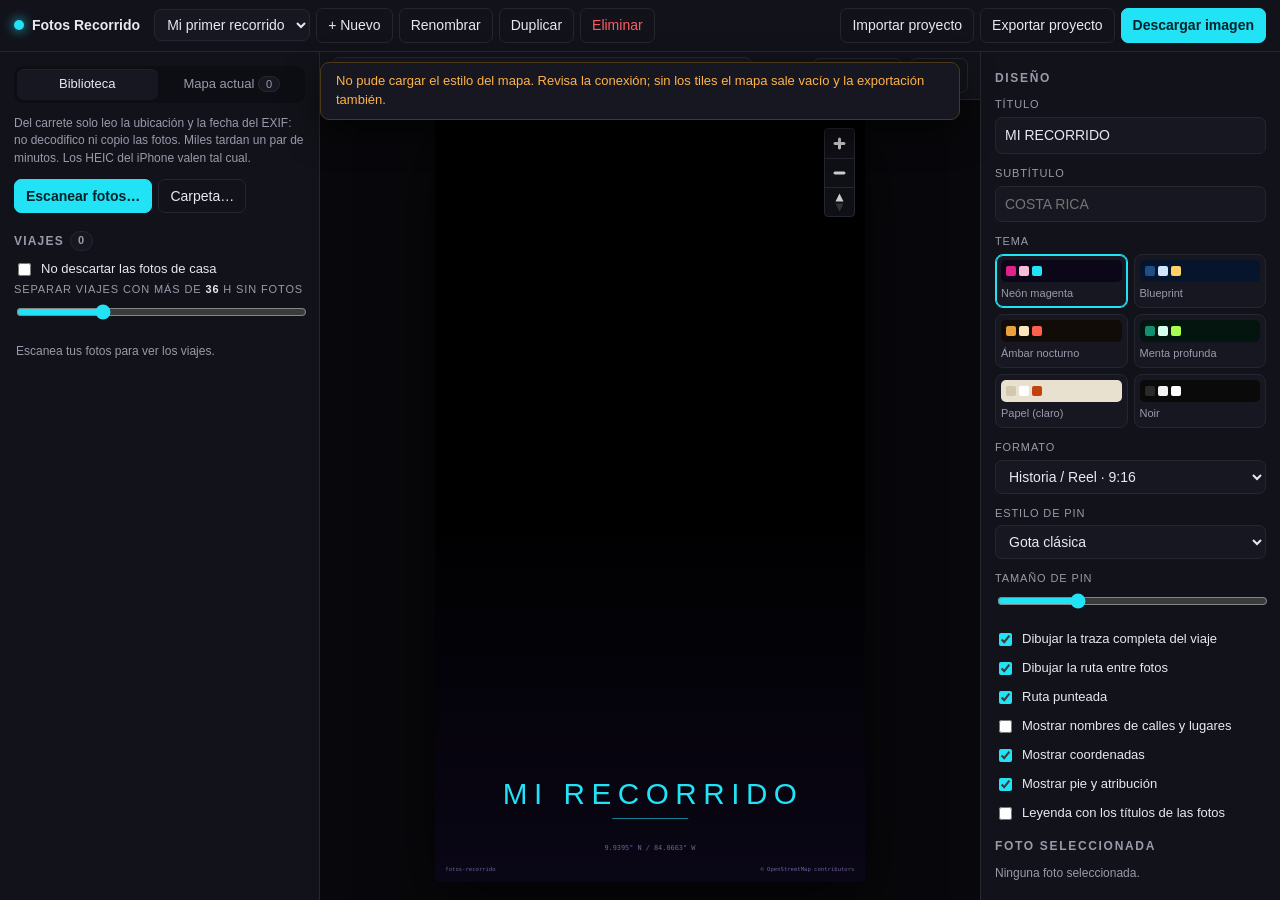
==== index.html @ a1066663 "Soportar carretes de miles de fotos HEIC y detectar los viajes El planteamiento anterior no servía p" ====
<!DOCTYPE html>
<html lang="es">
<head>
<meta charset="utf-8">
<meta name="viewport" content="width=device-width, initial-scale=1">
<title>Fotos Recorrido — mapas de viaje</title>
<link rel="icon" href="data:image/svg+xml,%3Csvg xmlns='http://www.w3.org/2000/svg' viewBox='0 0 24 36'%3E%3Cpath d='M12 0C5.4 0 0 5.4 0 12c0 8.5 12 24 12 24s12-15.5 12-24C24 5.4 18.6 0 12 0z' fill='%2322e2f5'/%3E%3Ccircle cx='12' cy='12' r='4.6' fill='%2306212a'/%3E%3C/svg%3E">
<link rel="stylesheet" href="vendor/maplibre-gl.css">
<link rel="stylesheet" href="css/style.css">
</head>
<body>

<div id="banner" class="banner" hidden></div>

<header class="topbar">
  <div class="brand">
    <span class="dot"></span>
    <strong>Fotos&nbsp;Recorrido</strong>
  </div>
  <div class="topbar-maps">
    <select id="mapSelect" title="Mapa actual"></select>
    <button id="btnNewMap" class="btn ghost" title="Crear mapa nuevo">+ Nuevo</button>
    <button id="btnRenameMap" class="btn ghost" title="Renombrar">Renombrar</button>
    <button id="btnDuplicateMap" class="btn ghost" title="Duplicar">Duplicar</button>
    <button id="btnDeleteMap" class="btn ghost danger" title="Eliminar">Eliminar</button>
  </div>
  <div class="topbar-actions">
    <button id="btnImport" class="btn ghost">Importar proyecto</button>
    <button id="btnExportJson" class="btn ghost">Exportar proyecto</button>
    <button id="btnExport" class="btn primary">Descargar imagen</button>
  </div>
</header>

<main class="layout">

  <!-- ============ PANEL IZQUIERDO: FOTOS ============ -->
  <aside class="panel panel-left">
    <div class="tabs">
      <button class="tab is-active" data-tab="lib">Biblioteca</button>
      <button class="tab" data-tab="map">Mapa actual <span id="photoCount" class="count">0</span></button>
    </div>

    <!-- ---- biblioteca: escanear el carrete y detectar viajes ---- -->
    <section id="tabLib" class="tabpane">
      <p class="tiny muted">
        Del carrete solo leo la ubicación y la fecha del EXIF: no decodifico ni
        copio las fotos. Miles tardan un par de minutos. Los HEIC del iPhone
        valen tal cual.
      </p>
      <div class="btn-row">
        <button id="btnScanFiles" class="btn primary">Escanear fotos…</button>
        <button id="btnScanFolder" class="btn ghost">Carpeta…</button>
      </div>
      <input type="file" id="scanInput" accept="image/*,.heic,.heif,.HEIC,.HEIF" multiple hidden>
      <input type="file" id="scanFolderInput" webkitdirectory directory multiple hidden>

      <div id="scanProgress" class="progress" hidden><div class="bar"></div><span></span></div>
      <div id="scanCancelRow" class="btn-row" hidden>
        <button id="btnScanCancel" class="btn ghost danger tiny">Cancelar escaneo</button>
      </div>
      <div id="scanSummary" class="summary tiny" hidden></div>

      <div class="section">
        <div class="section-head">
          <h3>Viajes <span id="tripCount" class="pill">0</span></h3>
        </div>
        <label class="check tiny"><input type="checkbox" id="tripIgnoreHome">
          No descartar las fotos de casa</label>
        <div class="field row">
          <label for="tripGap">Separar viajes con más de <b id="tripGapVal">36</b> h sin fotos</label>
          <input id="tripGap" type="range" min="12" max="96" step="6" value="36">
        </div>
        <ul id="tripList" class="triplist"></ul>
      </div>
    </section>

    <!-- ---- mapa actual: pines y fotos sueltas ---- -->
    <section id="tabMap" class="tabpane" hidden>
      <div id="dropzone" class="dropzone">
        <input type="file" id="fileInput" accept="image/*,.heic,.heif,.HEIC,.HEIF" multiple hidden>
        <p><strong>Arrastra fotos sueltas aquí</strong></p>
        <p class="muted">o <button id="btnPick" class="linklike">selecciónalas</button></p>
        <p class="tiny muted">Para el carrete entero usa la pestaña Biblioteca.</p>
      </div>

      <div id="ingestProgress" class="progress" hidden><div class="bar"></div><span></span></div>

      <div class="section">
        <div class="section-head">
          <h3>Sin ubicar <span id="unplacedCount" class="pill warn">0</span></h3>
        </div>
        <p class="tiny muted" id="unplacedHelp" hidden>
          Selecciona una y pulsa <em>Colocar</em>, luego haz clic en el mapa. O búscala por nombre de lugar.
        </p>
        <ul id="unplacedList" class="photolist"></ul>
      </div>

      <div class="section">
        <div class="section-head">
          <h3>En el mapa <span id="placedCount" class="pill">0</span></h3>
          <select id="orderMode" class="mini" title="Orden del recorrido">
            <option value="date">Orden: fecha</option>
            <option value="manual">Orden: manual</option>
          </select>
        </div>
        <div id="thumbRow" class="thumb-row" hidden>
          <button id="btnLoadThumbs" class="btn tiny ghost">Cargar imágenes de los pines</button>
          <label class="tiny muted" for="heicMode">HEIC</label>
          <select id="heicMode" class="mini" title="Qué hacer con las fotos HEIC del iPhone">
            <option value="">Preguntar</option>
            <option value="on">Decodificar siempre</option>
            <option value="off">Nunca (solo GPS)</option>
          </select>
        </div>
        <ul id="placedList" class="photolist"></ul>
      </div>
    </section>
  </aside>

  <!-- ============ LIENZO ============ -->
  <section class="canvas-area">
    <div class="canvas-toolbar">
      <div class="geosearch">
        <input id="geoInput" type="search" placeholder="Buscar lugar (ciudad, monumento, dirección)…" autocomplete="off">
        <div id="geoResults" class="geo-results" hidden></div>
      </div>
      <div class="toolbar-right">
        <span id="placeMode" class="mode-chip" hidden>Modo colocar: haz clic en el mapa · <button id="cancelPlace" class="linklike">cancelar</button></span>
        <button id="btnFit" class="btn ghost" title="Encuadrar todos los pines">Encuadrar</button>
        <button id="btnResetNorth" class="btn ghost" title="Norte arriba">Norte</button>
      </div>
    </div>

    <div class="stage-wrap">
      <div id="stage" class="stage">
        <div id="map" class="map"></div>
        <div id="overlay" class="overlay">
          <div id="ovLegend" class="ov-legend" hidden></div>
          <h1 id="ovTitle" class="ov-title">MI RECORRIDO</h1>
          <div id="ovRule" class="ov-rule"></div>
          <div id="ovSubtitle" class="ov-subtitle">COSTA RICA</div>
          <div id="ovCoords" class="ov-coords">9.9395° N / 84.0663° W</div>
          <div class="overlay-footer">
            <span id="ovBrand">fotos-recorrido</span>
            <span id="ovAttrib">© OpenStreetMap contributors</span>
          </div>
        </div>
      </div>
    </div>
  </section>

  <!-- ============ PANEL DERECHO: DISEÑO ============ -->
  <aside class="panel panel-right">
    <div class="panel-head"><h2>Diseño</h2></div>

    <div class="field">
      <label for="inTitle">Título</label>
      <input id="inTitle" type="text" maxlength="40" placeholder="PRIMERAS CITAS">
    </div>
    <div class="field">
      <label for="inSubtitle">Subtítulo</label>
      <input id="inSubtitle" type="text" maxlength="40" placeholder="COSTA RICA">
    </div>

    <div class="field">
      <label>Tema</label>
      <div id="themeGrid" class="theme-grid"></div>
    </div>

    <div class="field">
      <label for="inAspect">Formato</label>
      <select id="inAspect">
        <option value="9:16">Historia / Reel · 9:16</option>
        <option value="4:5">Feed vertical · 4:5</option>
        <option value="1:1">Cuadrado · 1:1</option>
        <option value="3:2">Horizontal · 3:2</option>
        <option value="2:3">Póster para imprimir · 2:3</option>
      </select>
    </div>

    <div class="field">
      <label for="inPinStyle">Estilo de pin</label>
      <select id="inPinStyle">
        <option value="teardrop">Gota clásica</option>
        <option value="photo">Miniatura de la foto</option>
        <option value="numbered">Numerado</option>
        <option value="dot">Punto</option>
      </select>
    </div>

    <div class="field row">
      <label for="inPinSize">Tamaño de pin</label>
      <input id="inPinSize" type="range" min="0.6" max="2" step="0.1" value="1">
    </div>

    <div class="field">
      <label class="check"><input type="checkbox" id="inTrack" checked> Dibujar la traza completa del viaje</label>
      <label class="check"><input type="checkbox" id="inRoute" checked> Dibujar la ruta entre fotos</label>
      <label class="check"><input type="checkbox" id="inRouteDashed" checked> Ruta punteada</label>
      <label class="check"><input type="checkbox" id="inLabels"> Mostrar nombres de calles y lugares</label>
      <label class="check"><input type="checkbox" id="inCoords" checked> Mostrar coordenadas</label>
      <label class="check"><input type="checkbox" id="inFooter" checked> Mostrar pie y atribución</label>
      <label class="check"><input type="checkbox" id="inLegend"> Leyenda con los títulos de las fotos</label>
    </div>

    <div class="panel-head"><h2>Foto seleccionada</h2></div>
    <div id="selEmpty" class="muted tiny">Ninguna foto seleccionada.</div>
    <div id="selPanel" hidden>
      <img id="selThumb" class="sel-thumb" alt="">
      <div class="field">
        <label for="selCaption">Título de la foto</label>
        <input id="selCaption" type="text" maxlength="60">
      </div>
      <div class="field two">
        <div><label for="selLat">Lat</label><input id="selLat" type="number" step="0.000001"></div>
        <div><label for="selLng">Lng</label><input id="selLng" type="number" step="0.000001"></div>
      </div>
      <div class="field">
        <label for="selDate">Fecha</label>
        <input id="selDate" type="datetime-local">
      </div>
      <div class="btn-row">
        <button id="selLoadImg" class="btn ghost" hidden>Cargar imagen</button>
        <button id="selCenter" class="btn ghost">Centrar</button>
        <button id="selPlace" class="btn ghost">Colocar</button>
        <button id="selDelete" class="btn ghost danger">Eliminar</button>
      </div>
    </div>
  </aside>
</main>

<!-- Lightbox -->
<div id="lightbox" class="lightbox" hidden>
  <button id="lbClose" class="lb-close" aria-label="Cerrar">×</button>
  <button id="lbPrev" class="lb-nav prev" aria-label="Anterior">‹</button>
  <img id="lbImg" alt="">
  <button id="lbNext" class="lb-nav next" aria-label="Siguiente">›</button>
  <div id="lbCaption" class="lb-caption"></div>
</div>

<!-- Export dialog -->
<dialog id="exportDlg" class="dlg">
  <form method="dialog">
    <h2>Descargar imagen</h2>
    <div class="field">
      <label for="exQuality">Resolución</label>
      <select id="exQuality">
        <option value="1">Normal — rápida</option>
        <option value="2" selected>Alta (2×) — recomendada</option>
        <option value="3">Máxima (3×) — para imprimir</option>
      </select>
    </div>
    <div class="field">
      <label for="exFormat">Formato</label>
      <select id="exFormat">
        <option value="png">PNG (sin pérdida)</option>
        <option value="jpeg">JPG (archivo ligero)</option>
      </select>
    </div>
    <p id="exSize" class="tiny muted"></p>
    <div class="btn-row end">
      <button value="cancel" class="btn ghost">Cancelar</button>
      <button id="exGo" value="ok" class="btn primary">Generar</button>
    </div>
  </form>
</dialog>

<dialog id="heicDlg" class="dlg">
  <form method="dialog">
    <h2>Imágenes HEIC</h2>
    <p class="tiny">
      Ninguna versión de ningún navegador abre HEIC por su cuenta. Para ver las
      fotos del iPhone dentro de la app hay que cargar un decodificador de
      ~960&nbsp;KB, y cada foto tarda entre 1 y 2 segundos en decodificarse.
    </p>
    <p class="tiny muted">
      Sin él el mapa, la ruta y los pines funcionan igual; lo único que no
      verás son las miniaturas ni los pines con foto.
    </p>
    <label class="check"><input type="checkbox" id="heicRemember">
      Recordar esta elección (se puede cambiar luego junto al botón de imágenes)</label>
    <div class="btn-row end">
      <button value="cancel" class="btn ghost">Seguir sin imágenes</button>
      <button value="ok" class="btn primary">Cargar decodificador</button>
    </div>
  </form>
</dialog>

<div id="busy" class="busy" hidden><div class="spinner"></div><span id="busyText">Generando…</span></div>

<input type="file" id="importInput" accept="application/json,.json" hidden>

<script src="vendor/maplibre-gl.js"></script>
<script src="vendor/exifr.umd.js"></script>
<script src="js/themes.js"></script>
<script src="js/heic.js"></script>
<script src="js/db.js"></script>
<script src="js/scan.js"></script>
<script src="js/trips.js"></script>
<script src="js/photos.js"></script>
<script src="js/geocode.js"></script>
<script src="js/mapview.js"></script>
<script src="js/export.js"></script>
<script src="js/app.js"></script>
</body>
</html>
---- vendor/maplibre-gl.css ----
.maplibregl-map{font:12px/20px Helvetica Neue,Arial,Helvetica,sans-serif;overflow:hidden;position:relative;-webkit-tap-highlight-color:rgb(0 0 0/0)}.maplibregl-canvas{left:0;position:absolute;top:0}.maplibregl-map:fullscreen{height:100%;width:100%}.maplibregl-ctrl-group button.maplibregl-ctrl-compass{touch-action:none}.maplibregl-canvas-container.maplibregl-interactive,.maplibregl-ctrl-group button.maplibregl-ctrl-compass{cursor:grab;-webkit-user-select:none;-moz-user-select:none;user-select:none}.maplibregl-canvas-container.maplibregl-interactive.maplibregl-track-pointer{cursor:pointer}.maplibregl-canvas-container.maplibregl-interactive:active,.maplibregl-ctrl-group button.maplibregl-ctrl-compass:active{cursor:grabbing}.maplibregl-canvas-container.maplibregl-touch-zoom-rotate,.maplibregl-canvas-container.maplibregl-touch-zoom-rotate .maplibregl-canvas{touch-action:pan-x pan-y}.maplibregl-canvas-container.maplibregl-touch-drag-pan,.maplibregl-canvas-container.maplibregl-touch-drag-pan .maplibregl-canvas{touch-action:pinch-zoom}.maplibregl-canvas-container.maplibregl-touch-zoom-rotate.maplibregl-touch-drag-pan,.maplibregl-canvas-container.maplibregl-touch-zoom-rotate.maplibregl-touch-drag-pan .maplibregl-canvas{touch-action:none}.maplibregl-canvas-container.maplibregl-touch-drag-pan.maplibregl-cooperative-gestures,.maplibregl-canvas-container.maplibregl-touch-drag-pan.maplibregl-cooperative-gestures .maplibregl-canvas{touch-action:pan-x pan-y}.maplibregl-ctrl-bottom-left,.maplibregl-ctrl-bottom-right,.maplibregl-ctrl-top-left,.maplibregl-ctrl-top-right{pointer-events:none;position:absolute;z-index:2}.maplibregl-ctrl-top-left{left:0;top:0}.maplibregl-ctrl-top-right{right:0;top:0}.maplibregl-ctrl-bottom-left{bottom:0;left:0}.maplibregl-ctrl-bottom-right{bottom:0;right:0}.maplibregl-ctrl{clear:both;pointer-events:auto;transform:translate(0)}.maplibregl-ctrl-top-left .maplibregl-ctrl{float:left;margin:10px 0 0 10px}.maplibregl-ctrl-top-right .maplibregl-ctrl{float:right;margin:10px 10px 0 0}.maplibregl-ctrl-bottom-left .maplibregl-ctrl{float:left;margin:0 0 10px 10px}.maplibregl-ctrl-bottom-right .maplibregl-ctrl{float:right;margin:0 10px 10px 0}.maplibregl-ctrl-group{background:#fff;border-radius:4px}.maplibregl-ctrl-group:not(:empty){box-shadow:0 0 0 2px rgba(0,0,0,.1)}@media (forced-colors:active){.maplibregl-ctrl-group:not(:empty){box-shadow:0 0 0 2px ButtonText}}.maplibregl-ctrl-group button{background-color:transparent;border:0;box-sizing:border-box;cursor:pointer;display:block;height:29px;outline:none;padding:0;width:29px}.maplibregl-ctrl-group button+button{border-top:1px solid #ddd}.maplibregl-ctrl button .maplibregl-ctrl-icon{background-position:50%;background-repeat:no-repeat;display:block;height:100%;width:100%}@media (forced-colors:active){.maplibregl-ctrl-icon{background-color:transparent}.maplibregl-ctrl-group button+button{border-top:1px solid ButtonText}}.maplibregl-ctrl button::-moz-focus-inner{border:0;padding:0}.maplibregl-ctrl-attrib-button:focus,.maplibregl-ctrl-group button:focus{box-shadow:0 0 2px 2px #0096ff}.maplibregl-ctrl button:disabled{cursor:not-allowed}.maplibregl-ctrl button:disabled .maplibregl-ctrl-icon{opacity:.25}.maplibregl-ctrl button:not(:disabled):hover{background-color:rgb(0 0 0/5%)}.maplibregl-ctrl-group button:focus:focus-visible{box-shadow:0 0 2px 2px #0096ff}.maplibregl-ctrl-group button:focus:not(:focus-visible){box-shadow:none}.maplibregl-ctrl-group button:focus:first-child{border-radius:4px 4px 0 0}.maplibregl-ctrl-group button:focus:last-child{border-radius:0 0 4px 4px}.maplibregl-ctrl-group button:focus:only-child{border-radius:inherit}.maplibregl-ctrl button.maplibregl-ctrl-zoom-out .maplibregl-ctrl-icon{background-image:url("data:image/svg+xml;charset=utf-8,%3Csvg xmlns='http://www.w3.org/2000/svg' width='29' height='29' fill='%23333' viewBox='0 0 29 29'%3E%3Cpath d='M10 13c-.75 0-1.5.75-1.5 1.5S9.25 16 10 16h9c.75 0 1.5-.75 1.5-1.5S19.75 13 19 13z'/%3E%3C/svg%3E")}.maplibregl-ctrl button.maplibregl-ctrl-zoom-in .maplibregl-ctrl-icon{background-image:url("data:image/svg+xml;charset=utf-8,%3Csvg xmlns='http://www.w3.org/2000/svg' width='29' height='29' fill='%23333' viewBox='0 0 29 29'%3E%3Cpath d='M14.5 8.5c-.75 0-1.5.75-1.5 1.5v3h-3c-.75 0-1.5.75-1.5 1.5S9.25 16 10 16h3v3c0 .75.75 1.5 1.5 1.5S16 19.75 16 19v-3h3c.75 0 1.5-.75 1.5-1.5S19.75 13 19 13h-3v-3c0-.75-.75-1.5-1.5-1.5'/%3E%3C/svg%3E")}@media (forced-colors:active){.maplibregl-ctrl button.maplibregl-ctrl-zoom-out .maplibregl-ctrl-icon{background-image:url("data:image/svg+xml;charset=utf-8,%3Csvg xmlns='http://www.w3.org/2000/svg' width='29' height='29' fill='%23fff' viewBox='0 0 29 29'%3E%3Cpath d='M10 13c-.75 0-1.5.75-1.5 1.5S9.25 16 10 16h9c.75 0 1.5-.75 1.5-1.5S19.75 13 19 13z'/%3E%3C/svg%3E")}.maplibregl-ctrl button.maplibregl-ctrl-zoom-in .maplibregl-ctrl-icon{background-image:url("data:image/svg+xml;charset=utf-8,%3Csvg xmlns='http://www.w3.org/2000/svg' width='29' height='29' fill='%23fff' viewBox='0 0 29 29'%3E%3Cpath d='M14.5 8.5c-.75 0-1.5.75-1.5 1.5v3h-3c-.75 0-1.5.75-1.5 1.5S9.25 16 10 16h3v3c0 .75.75 1.5 1.5 1.5S16 19.75 16 19v-3h3c.75 0 1.5-.75 1.5-1.5S19.75 13 19 13h-3v-3c0-.75-.75-1.5-1.5-1.5'/%3E%3C/svg%3E")}}@media (forced-colors:active) and (prefers-color-scheme:light){.maplibregl-ctrl button.maplibregl-ctrl-zoom-out .maplibregl-ctrl-icon{background-image:url("data:image/svg+xml;charset=utf-8,%3Csvg xmlns='http://www.w3.org/2000/svg' width='29' height='29' viewBox='0 0 29 29'%3E%3Cpath d='M10 13c-.75 0-1.5.75-1.5 1.5S9.25 16 10 16h9c.75 0 1.5-.75 1.5-1.5S19.75 13 19 13z'/%3E%3C/svg%3E")}.maplibregl-ctrl button.maplibregl-ctrl-zoom-in .maplibregl-ctrl-icon{background-image:url("data:image/svg+xml;charset=utf-8,%3Csvg xmlns='http://www.w3.org/2000/svg' width='29' height='29' viewBox='0 0 29 29'%3E%3Cpath d='M14.5 8.5c-.75 0-1.5.75-1.5 1.5v3h-3c-.75 0-1.5.75-1.5 1.5S9.25 16 10 16h3v3c0 .75.75 1.5 1.5 1.5S16 19.75 16 19v-3h3c.75 0 1.5-.75 1.5-1.5S19.75 13 19 13h-3v-3c0-.75-.75-1.5-1.5-1.5'/%3E%3C/svg%3E")}}.maplibregl-ctrl button.maplibregl-ctrl-fullscreen .maplibregl-ctrl-icon{background-image:url("data:image/svg+xml;charset=utf-8,%3Csvg xmlns='http://www.w3.org/2000/svg' width='29' height='29' fill='%23333' viewBox='0 0 29 29'%3E%3Cpath d='M24 16v5.5c0 1.75-.75 2.5-2.5 2.5H16v-1l3-1.5-4-5.5 1-1 5.5 4 1.5-3zM6 16l1.5 3 5.5-4 1 1-4 5.5 3 1.5v1H7.5C5.75 24 5 23.25 5 21.5V16zm7-11v1l-3 1.5 4 5.5-1 1-5.5-4L6 13H5V7.5C5 5.75 5.75 5 7.5 5zm11 2.5c0-1.75-.75-2.5-2.5-2.5H16v1l3 1.5-4 5.5 1 1 5.5-4 1.5 3h1z'/%3E%3C/svg%3E")}.maplibregl-ctrl button.maplibregl-ctrl-shrink .maplibregl-ctrl-icon{background-image:url("data:image/svg+xml;charset=utf-8,%3Csvg xmlns='http://www.w3.org/2000/svg' width='29' height='29' viewBox='0 0 29 29'%3E%3Cpath d='M18.5 16c-1.75 0-2.5.75-2.5 2.5V24h1l1.5-3 5.5 4 1-1-4-5.5 3-1.5v-1zM13 18.5c0-1.75-.75-2.5-2.5-2.5H5v1l3 1.5L4 24l1 1 5.5-4 1.5 3h1zm3-8c0 1.75.75 2.5 2.5 2.5H24v-1l-3-1.5L25 5l-1-1-5.5 4L17 5h-1zM10.5 13c1.75 0 2.5-.75 2.5-2.5V5h-1l-1.5 3L5 4 4 5l4 5.5L5 12v1z'/%3E%3C/svg%3E")}@media (forced-colors:active){.maplibregl-ctrl button.maplibregl-ctrl-fullscreen .maplibregl-ctrl-icon{background-image:url("data:image/svg+xml;charset=utf-8,%3Csvg xmlns='http://www.w3.org/2000/svg' width='29' height='29' fill='%23fff' viewBox='0 0 29 29'%3E%3Cpath d='M24 16v5.5c0 1.75-.75 2.5-2.5 2.5H16v-1l3-1.5-4-5.5 1-1 5.5 4 1.5-3zM6 16l1.5 3 5.5-4 1 1-4 5.5 3 1.5v1H7.5C5.75 24 5 23.25 5 21.5V16zm7-11v1l-3 1.5 4 5.5-1 1-5.5-4L6 13H5V7.5C5 5.75 5.75 5 7.5 5zm11 2.5c0-1.75-.75-2.5-2.5-2.5H16v1l3 1.5-4 5.5 1 1 5.5-4 1.5 3h1z'/%3E%3C/svg%3E")}.maplibregl-ctrl button.maplibregl-ctrl-shrink .maplibregl-ctrl-icon{background-image:url("data:image/svg+xml;charset=utf-8,%3Csvg xmlns='http://www.w3.org/2000/svg' width='29' height='29' fill='%23fff' viewBox='0 0 29 29'%3E%3Cpath d='M18.5 16c-1.75 0-2.5.75-2.5 2.5V24h1l1.5-3 5.5 4 1-1-4-5.5 3-1.5v-1zM13 18.5c0-1.75-.75-2.5-2.5-2.5H5v1l3 1.5L4 24l1 1 5.5-4 1.5 3h1zm3-8c0 1.75.75 2.5 2.5 2.5H24v-1l-3-1.5L25 5l-1-1-5.5 4L17 5h-1zM10.5 13c1.75 0 2.5-.75 2.5-2.5V5h-1l-1.5 3L5 4 4 5l4 5.5L5 12v1z'/%3E%3C/svg%3E")}}@media (forced-colors:active) and (prefers-color-scheme:light){.maplibregl-ctrl button.maplibregl-ctrl-fullscreen .maplibregl-ctrl-icon{background-image:url("data:image/svg+xml;charset=utf-8,%3Csvg xmlns='http://www.w3.org/2000/svg' width='29' height='29' viewBox='0 0 29 29'%3E%3Cpath d='M24 16v5.5c0 1.75-.75 2.5-2.5 2.5H16v-1l3-1.5-4-5.5 1-1 5.5 4 1.5-3zM6 16l1.5 3 5.5-4 1 1-4 5.5 3 1.5v1H7.5C5.75 24 5 23.25 5 21.5V16zm7-11v1l-3 1.5 4 5.5-1 1-5.5-4L6 13H5V7.5C5 5.75 5.75 5 7.5 5zm11 2.5c0-1.75-.75-2.5-2.5-2.5H16v1l3 1.5-4 5.5 1 1 5.5-4 1.5 3h1z'/%3E%3C/svg%3E")}.maplibregl-ctrl button.maplibregl-ctrl-shrink .maplibregl-ctrl-icon{background-image:url("data:image/svg+xml;charset=utf-8,%3Csvg xmlns='http://www.w3.org/2000/svg' width='29' height='29' viewBox='0 0 29 29'%3E%3Cpath d='M18.5 16c-1.75 0-2.5.75-2.5 2.5V24h1l1.5-3 5.5 4 1-1-4-5.5 3-1.5v-1zM13 18.5c0-1.75-.75-2.5-2.5-2.5H5v1l3 1.5L4 24l1 1 5.5-4 1.5 3h1zm3-8c0 1.75.75 2.5 2.5 2.5H24v-1l-3-1.5L25 5l-1-1-5.5 4L17 5h-1zM10.5 13c1.75 0 2.5-.75 2.5-2.5V5h-1l-1.5 3L5 4 4 5l4 5.5L5 12v1z'/%3E%3C/svg%3E")}}.maplibregl-ctrl button.maplibregl-ctrl-compass .maplibregl-ctrl-icon{background-image:url("data:image/svg+xml;charset=utf-8,%3Csvg xmlns='http://www.w3.org/2000/svg' width='29' height='29' fill='%23333' viewBox='0 0 29 29'%3E%3Cpath d='m10.5 14 4-8 4 8z'/%3E%3Cpath fill='%23ccc' d='m10.5 16 4 8 4-8z'/%3E%3C/svg%3E")}@media (forced-colors:active){.maplibregl-ctrl button.maplibregl-ctrl-compass .maplibregl-ctrl-icon{background-image:url("data:image/svg+xml;charset=utf-8,%3Csvg xmlns='http://www.w3.org/2000/svg' width='29' height='29' fill='%23fff' viewBox='0 0 29 29'%3E%3Cpath d='m10.5 14 4-8 4 8z'/%3E%3Cpath fill='%23ccc' d='m10.5 16 4 8 4-8z'/%3E%3C/svg%3E")}}@media (forced-colors:active) and (prefers-color-scheme:light){.maplibregl-ctrl button.maplibregl-ctrl-compass .maplibregl-ctrl-icon{background-image:url("data:image/svg+xml;charset=utf-8,%3Csvg xmlns='http://www.w3.org/2000/svg' width='29' height='29' viewBox='0 0 29 29'%3E%3Cpath d='m10.5 14 4-8 4 8z'/%3E%3Cpath fill='%23ccc' d='m10.5 16 4 8 4-8z'/%3E%3C/svg%3E")}}.maplibregl-ctrl button.maplibregl-ctrl-terrain .maplibregl-ctrl-icon{background-image:url("data:image/svg+xml;charset=utf-8,%3Csvg xmlns='http://www.w3.org/2000/svg' width='22' height='22' fill='%23333' viewBox='0 0 22 22'%3E%3Cpath d='m1.754 13.406 4.453-4.851 3.09 3.09 3.281 3.277.969-.969-3.309-3.312 3.844-4.121 6.148 6.886h1.082v-.855l-7.207-8.07-4.84 5.187L6.169 6.57l-5.48 5.965v.871ZM.688 16.844h20.625v1.375H.688Zm0 0'/%3E%3C/svg%3E")}.maplibregl-ctrl button.maplibregl-ctrl-terrain-enabled .maplibregl-ctrl-icon{background-image:url("data:image/svg+xml;charset=utf-8,%3Csvg xmlns='http://www.w3.org/2000/svg' width='22' height='22' fill='%2333b5e5' viewBox='0 0 22 22'%3E%3Cpath d='m1.754 13.406 4.453-4.851 3.09 3.09 3.281 3.277.969-.969-3.309-3.312 3.844-4.121 6.148 6.886h1.082v-.855l-7.207-8.07-4.84 5.187L6.169 6.57l-5.48 5.965v.871ZM.688 16.844h20.625v1.375H.688Zm0 0'/%3E%3C/svg%3E")}.maplibregl-ctrl button.maplibregl-ctrl-geolocate .maplibregl-ctrl-icon{background-image:url("data:image/svg+xml;charset=utf-8,%3Csvg xmlns='http://www.w3.org/2000/svg' width='29' height='29' fill='%23333' viewBox='0 0 20 20'%3E%3Cpath d='M10 4C9 4 9 5 9 5v.1A5 5 0 0 0 5.1 9H5s-1 0-1 1 1 1 1 1h.1A5 5 0 0 0 9 14.9v.1s0 1 1 1 1-1 1-1v-.1a5 5 0 0 0 3.9-3.9h.1s1 0 1-1-1-1-1-1h-.1A5 5 0 0 0 11 5.1V5s0-1-1-1m0 2.5a3.5 3.5 0 1 1 0 7 3.5 3.5 0 1 1 0-7'/%3E%3Ccircle cx='10' cy='10' r='2'/%3E%3C/svg%3E")}.maplibregl-ctrl button.maplibregl-ctrl-geolocate:disabled .maplibregl-ctrl-icon{background-image:url("data:image/svg+xml;charset=utf-8,%3Csvg xmlns='http://www.w3.org/2000/svg' width='29' height='29' fill='%23aaa' viewBox='0 0 20 20'%3E%3Cpath d='M10 4C9 4 9 5 9 5v.1A5 5 0 0 0 5.1 9H5s-1 0-1 1 1 1 1 1h.1A5 5 0 0 0 9 14.9v.1s0 1 1 1 1-1 1-1v-.1a5 5 0 0 0 3.9-3.9h.1s1 0 1-1-1-1-1-1h-.1A5 5 0 0 0 11 5.1V5s0-1-1-1m0 2.5a3.5 3.5 0 1 1 0 7 3.5 3.5 0 1 1 0-7'/%3E%3Ccircle cx='10' cy='10' r='2'/%3E%3Cpath fill='red' d='m14 5 1 1-9 9-1-1z'/%3E%3C/svg%3E")}.maplibregl-ctrl button.maplibregl-ctrl-geolocate.maplibregl-ctrl-geolocate-active .maplibregl-ctrl-icon{background-image:url("data:image/svg+xml;charset=utf-8,%3Csvg xmlns='http://www.w3.org/2000/svg' width='29' height='29' fill='%2333b5e5' viewBox='0 0 20 20'%3E%3Cpath d='M10 4C9 4 9 5 9 5v.1A5 5 0 0 0 5.1 9H5s-1 0-1 1 1 1 1 1h.1A5 5 0 0 0 9 14.9v.1s0 1 1 1 1-1 1-1v-.1a5 5 0 0 0 3.9-3.9h.1s1 0 1-1-1-1-1-1h-.1A5 5 0 0 0 11 5.1V5s0-1-1-1m0 2.5a3.5 3.5 0 1 1 0 7 3.5 3.5 0 1 1 0-7'/%3E%3Ccircle cx='10' cy='10' r='2'/%3E%3C/svg%3E")}.maplibregl-ctrl button.maplibregl-ctrl-geolocate.maplibregl-ctrl-geolocate-active-error .maplibregl-ctrl-icon{background-image:url("data:image/svg+xml;charset=utf-8,%3Csvg xmlns='http://www.w3.org/2000/svg' width='29' height='29' fill='%23e58978' viewBox='0 0 20 20'%3E%3Cpath d='M10 4C9 4 9 5 9 5v.1A5 5 0 0 0 5.1 9H5s-1 0-1 1 1 1 1 1h.1A5 5 0 0 0 9 14.9v.1s0 1 1 1 1-1 1-1v-.1a5 5 0 0 0 3.9-3.9h.1s1 0 1-1-1-1-1-1h-.1A5 5 0 0 0 11 5.1V5s0-1-1-1m0 2.5a3.5 3.5 0 1 1 0 7 3.5 3.5 0 1 1 0-7'/%3E%3Ccircle cx='10' cy='10' r='2'/%3E%3C/svg%3E")}.maplibregl-ctrl button.maplibregl-ctrl-geolocate.maplibregl-ctrl-geolocate-background .maplibregl-ctrl-icon{background-image:url("data:image/svg+xml;charset=utf-8,%3Csvg xmlns='http://www.w3.org/2000/svg' width='29' height='29' fill='%2333b5e5' viewBox='0 0 20 20'%3E%3Cpath d='M10 4C9 4 9 5 9 5v.1A5 5 0 0 0 5.1 9H5s-1 0-1 1 1 1 1 1h.1A5 5 0 0 0 9 14.9v.1s0 1 1 1 1-1 1-1v-.1a5 5 0 0 0 3.9-3.9h.1s1 0 1-1-1-1-1-1h-.1A5 5 0 0 0 11 5.1V5s0-1-1-1m0 2.5a3.5 3.5 0 1 1 0 7 3.5 3.5 0 1 1 0-7'/%3E%3C/svg%3E")}.maplibregl-ctrl button.maplibregl-ctrl-geolocate.maplibregl-ctrl-geolocate-background-error .maplibregl-ctrl-icon{background-image:url("data:image/svg+xml;charset=utf-8,%3Csvg xmlns='http://www.w3.org/2000/svg' width='29' height='29' fill='%23e54e33' viewBox='0 0 20 20'%3E%3Cpath d='M10 4C9 4 9 5 9 5v.1A5 5 0 0 0 5.1 9H5s-1 0-1 1 1 1 1 1h.1A5 5 0 0 0 9 14.9v.1s0 1 1 1 1-1 1-1v-.1a5 5 0 0 0 3.9-3.9h.1s1 0 1-1-1-1-1-1h-.1A5 5 0 0 0 11 5.1V5s0-1-1-1m0 2.5a3.5 3.5 0 1 1 0 7 3.5 3.5 0 1 1 0-7'/%3E%3C/svg%3E")}.maplibregl-ctrl button.maplibregl-ctrl-geolocate.maplibregl-ctrl-geolocate-waiting .maplibregl-ctrl-icon{animation:maplibregl-spin 2s linear infinite}@media (forced-colors:active){.maplibregl-ctrl button.maplibregl-ctrl-geolocate .maplibregl-ctrl-icon{background-image:url("data:image/svg+xml;charset=utf-8,%3Csvg xmlns='http://www.w3.org/2000/svg' width='29' height='29' fill='%23fff' viewBox='0 0 20 20'%3E%3Cpath d='M10 4C9 4 9 5 9 5v.1A5 5 0 0 0 5.1 9H5s-1 0-1 1 1 1 1 1h.1A5 5 0 0 0 9 14.9v.1s0 1 1 1 1-1 1-1v-.1a5 5 0 0 0 3.9-3.9h.1s1 0 1-1-1-1-1-1h-.1A5 5 0 0 0 11 5.1V5s0-1-1-1m0 2.5a3.5 3.5 0 1 1 0 7 3.5 3.5 0 1 1 0-7'/%3E%3Ccircle cx='10' cy='10' r='2'/%3E%3C/svg%3E")}.maplibregl-ctrl button.maplibregl-ctrl-geolocate:disabled .maplibregl-ctrl-icon{background-image:url("data:image/svg+xml;charset=utf-8,%3Csvg xmlns='http://www.w3.org/2000/svg' width='29' height='29' fill='%23999' viewBox='0 0 20 20'%3E%3Cpath d='M10 4C9 4 9 5 9 5v.1A5 5 0 0 0 5.1 9H5s-1 0-1 1 1 1 1 1h.1A5 5 0 0 0 9 14.9v.1s0 1 1 1 1-1 1-1v-.1a5 5 0 0 0 3.9-3.9h.1s1 0 1-1-1-1-1-1h-.1A5 5 0 0 0 11 5.1V5s0-1-1-1m0 2.5a3.5 3.5 0 1 1 0 7 3.5 3.5 0 1 1 0-7'/%3E%3Ccircle cx='10' cy='10' r='2'/%3E%3Cpath fill='red' d='m14 5 1 1-9 9-1-1z'/%3E%3C/svg%3E")}.maplibregl-ctrl button.maplibregl-ctrl-geolocate.maplibregl-ctrl-geolocate-active .maplibregl-ctrl-icon{background-image:url("data:image/svg+xml;charset=utf-8,%3Csvg xmlns='http://www.w3.org/2000/svg' width='29' height='29' fill='%2333b5e5' viewBox='0 0 20 20'%3E%3Cpath d='M10 4C9 4 9 5 9 5v.1A5 5 0 0 0 5.1 9H5s-1 0-1 1 1 1 1 1h.1A5 5 0 0 0 9 14.9v.1s0 1 1 1 1-1 1-1v-.1a5 5 0 0 0 3.9-3.9h.1s1 0 1-1-1-1-1-1h-.1A5 5 0 0 0 11 5.1V5s0-1-1-1m0 2.5a3.5 3.5 0 1 1 0 7 3.5 3.5 0 1 1 0-7'/%3E%3Ccircle cx='10' cy='10' r='2'/%3E%3C/svg%3E")}.maplibregl-ctrl button.maplibregl-ctrl-geolocate.maplibregl-ctrl-geolocate-active-error .maplibregl-ctrl-icon{background-image:url("data:image/svg+xml;charset=utf-8,%3Csvg xmlns='http://www.w3.org/2000/svg' width='29' height='29' fill='%23e58978' viewBox='0 0 20 20'%3E%3Cpath d='M10 4C9 4 9 5 9 5v.1A5 5 0 0 0 5.1 9H5s-1 0-1 1 1 1 1 1h.1A5 5 0 0 0 9 14.9v.1s0 1 1 1 1-1 1-1v-.1a5 5 0 0 0 3.9-3.9h.1s1 0 1-1-1-1-1-1h-.1A5 5 0 0 0 11 5.1V5s0-1-1-1m0 2.5a3.5 3.5 0 1 1 0 7 3.5 3.5 0 1 1 0-7'/%3E%3Ccircle cx='10' cy='10' r='2'/%3E%3C/svg%3E")}.maplibregl-ctrl button.maplibregl-ctrl-geolocate.maplibregl-ctrl-geolocate-background .maplibregl-ctrl-icon{background-image:url("data:image/svg+xml;charset=utf-8,%3Csvg xmlns='http://www.w3.org/2000/svg' width='29' height='29' fill='%2333b5e5' viewBox='0 0 20 20'%3E%3Cpath d='M10 4C9 4 9 5 9 5v.1A5 5 0 0 0 5.1 9H5s-1 0-1 1 1 1 1 1h.1A5 5 0 0 0 9 14.9v.1s0 1 1 1 1-1 1-1v-.1a5 5 0 0 0 3.9-3.9h.1s1 0 1-1-1-1-1-1h-.1A5 5 0 0 0 11 5.1V5s0-1-1-1m0 2.5a3.5 3.5 0 1 1 0 7 3.5 3.5 0 1 1 0-7'/%3E%3C/svg%3E")}.maplibregl-ctrl button.maplibregl-ctrl-geolocate.maplibregl-ctrl-geolocate-background-error .maplibregl-ctrl-icon{background-image:url("data:image/svg+xml;charset=utf-8,%3Csvg xmlns='http://www.w3.org/2000/svg' width='29' height='29' fill='%23e54e33' viewBox='0 0 20 20'%3E%3Cpath d='M10 4C9 4 9 5 9 5v.1A5 5 0 0 0 5.1 9H5s-1 0-1 1 1 1 1 1h.1A5 5 0 0 0 9 14.9v.1s0 1 1 1 1-1 1-1v-.1a5 5 0 0 0 3.9-3.9h.1s1 0 1-1-1-1-1-1h-.1A5 5 0 0 0 11 5.1V5s0-1-1-1m0 2.5a3.5 3.5 0 1 1 0 7 3.5 3.5 0 1 1 0-7'/%3E%3C/svg%3E")}}@media (forced-colors:active) and (prefers-color-scheme:light){.maplibregl-ctrl button.maplibregl-ctrl-geolocate .maplibregl-ctrl-icon{background-image:url("data:image/svg+xml;charset=utf-8,%3Csvg xmlns='http://www.w3.org/2000/svg' width='29' height='29' viewBox='0 0 20 20'%3E%3Cpath d='M10 4C9 4 9 5 9 5v.1A5 5 0 0 0 5.1 9H5s-1 0-1 1 1 1 1 1h.1A5 5 0 0 0 9 14.9v.1s0 1 1 1 1-1 1-1v-.1a5 5 0 0 0 3.9-3.9h.1s1 0 1-1-1-1-1-1h-.1A5 5 0 0 0 11 5.1V5s0-1-1-1m0 2.5a3.5 3.5 0 1 1 0 7 3.5 3.5 0 1 1 0-7'/%3E%3Ccircle cx='10' cy='10' r='2'/%3E%3C/svg%3E")}.maplibregl-ctrl button.maplibregl-ctrl-geolocate:disabled .maplibregl-ctrl-icon{background-image:url("data:image/svg+xml;charset=utf-8,%3Csvg xmlns='http://www.w3.org/2000/svg' width='29' height='29' fill='%23666' viewBox='0 0 20 20'%3E%3Cpath d='M10 4C9 4 9 5 9 5v.1A5 5 0 0 0 5.1 9H5s-1 0-1 1 1 1 1 1h.1A5 5 0 0 0 9 14.9v.1s0 1 1 1 1-1 1-1v-.1a5 5 0 0 0 3.9-3.9h.1s1 0 1-1-1-1-1-1h-.1A5 5 0 0 0 11 5.1V5s0-1-1-1m0 2.5a3.5 3.5 0 1 1 0 7 3.5 3.5 0 1 1 0-7'/%3E%3Ccircle cx='10' cy='10' r='2'/%3E%3Cpath fill='red' d='m14 5 1 1-9 9-1-1z'/%3E%3C/svg%3E")}}@keyframes maplibregl-spin{0%{transform:rotate(0deg)}to{transform:rotate(1turn)}}a.maplibregl-ctrl-logo{background-image:url("data:image/svg+xml;charset=utf-8,%3Csvg xmlns='http://www.w3.org/2000/svg' width='88' height='23' fill='none'%3E%3Cpath fill='%23000' fill-opacity='.4' fill-rule='evenodd' d='M17.408 16.796h-1.827l2.501-12.095h.198l3.324 6.533.988 2.19.988-2.19 3.258-6.533h.181l2.6 12.095h-1.81l-1.218-5.644-.362-1.71-.658 1.71-2.929 5.644h-.098l-2.914-5.644-.757-1.71-.345 1.71zm1.958-3.42-.726 3.663a1.255 1.255 0 0 1-1.232 1.011h-1.827a1.255 1.255 0 0 1-1.229-1.509l2.501-12.095a1.255 1.255 0 0 1 1.23-1.001h.197a1.25 1.25 0 0 1 1.12.685l3.19 6.273 3.125-6.263a1.25 1.25 0 0 1 1.123-.695h.181a1.255 1.255 0 0 1 1.227.991l1.443 6.71a5 5 0 0 1 .314-.787l.009-.016a4.6 4.6 0 0 1 1.777-1.887c.782-.46 1.668-.667 2.611-.667a4.6 4.6 0 0 1 1.7.32l.306.134c.21-.16.474-.256.759-.256h1.694a1.255 1.255 0 0 1 1.212.925 1.255 1.255 0 0 1 1.212-.925h1.711c.284 0 .545.094.755.252.613-.3 1.312-.45 2.075-.45 1.356 0 2.557.445 3.482 1.4q.47.48.763 1.064V4.701a1.255 1.255 0 0 1 1.255-1.255h1.86A1.255 1.255 0 0 1 54.44 4.7v9.194h2.217c.19 0 .37.043.532.118v-4.77c0-.356.147-.678.385-.906a2.42 2.42 0 0 1-.682-1.71c0-.665.267-1.253.735-1.7a2.45 2.45 0 0 1 1.722-.674 2.43 2.43 0 0 1 1.705.675q.318.302.504.683V4.7a1.255 1.255 0 0 1 1.255-1.255h1.744A1.255 1.255 0 0 1 65.812 4.7v3.335a4.8 4.8 0 0 1 1.526-.246c.938 0 1.817.214 2.59.69a4.47 4.47 0 0 1 1.67 1.743v-.98a1.255 1.255 0 0 1 1.256-1.256h1.777c.233 0 .451.064.639.174a3.4 3.4 0 0 1 1.567-.372c.346 0 .861.02 1.285.232a1.25 1.25 0 0 1 .689 1.004 4.7 4.7 0 0 1 .853-.588c.795-.44 1.675-.647 2.61-.647 1.385 0 2.65.39 3.525 1.396.836.938 1.168 2.173 1.168 3.528q-.001.515-.056 1.051a1.255 1.255 0 0 1-.947 1.09l.408.952a1.255 1.255 0 0 1-.477 1.552c-.418.268-.92.463-1.458.612-.613.171-1.304.244-2.049.244-1.06 0-2.043-.207-2.886-.698l-.015-.008c-.798-.48-1.419-1.135-1.818-1.963l-.004-.008a5.8 5.8 0 0 1-.548-2.512q0-.429.053-.843a1.3 1.3 0 0 1-.333-.086l-.166-.004c-.223 0-.426.062-.643.228-.03.024-.142.139-.142.59v3.883a1.255 1.255 0 0 1-1.256 1.256h-1.777a1.255 1.255 0 0 1-1.256-1.256V15.69l-.032.057a4.8 4.8 0 0 1-1.86 1.833 5.04 5.04 0 0 1-2.484.634 4.5 4.5 0 0 1-1.935-.424 1.25 1.25 0 0 1-.764.258h-1.71a1.255 1.255 0 0 1-1.256-1.255V7.687a2.4 2.4 0 0 1-.428.625c.253.23.412.561.412.93v7.553a1.255 1.255 0 0 1-1.256 1.255h-1.843a1.25 1.25 0 0 1-.894-.373c-.228.23-.544.373-.894.373H51.32a1.255 1.255 0 0 1-1.256-1.255v-1.251l-.061.117a4.7 4.7 0 0 1-1.782 1.884 4.77 4.77 0 0 1-2.485.67 5.6 5.6 0 0 1-1.485-.188l.009 2.764a1.255 1.255 0 0 1-1.255 1.259h-1.729a1.255 1.255 0 0 1-1.255-1.255v-3.537a1.255 1.255 0 0 1-1.167.793h-1.679a1.25 1.25 0 0 1-.77-.263 4.5 4.5 0 0 1-1.945.429c-.885 0-1.724-.21-2.495-.632l-.017-.01a5 5 0 0 1-1.081-.836 1.255 1.255 0 0 1-1.254 1.312h-1.81a1.255 1.255 0 0 1-1.228-.99l-.782-3.625-2.044 3.939a1.25 1.25 0 0 1-1.115.676h-.098a1.25 1.25 0 0 1-1.116-.68l-2.061-3.994zM35.92 16.63l.207-.114.223-.15q.493-.356.735-.785l.061-.118.033 1.332h1.678V9.242h-1.694l-.033 1.267q-.133-.329-.526-.658l-.032-.028a3.2 3.2 0 0 0-.668-.428l-.27-.12a3.3 3.3 0 0 0-1.235-.23q-1.136-.001-1.974.493a3.36 3.36 0 0 0-1.3 1.382q-.445.89-.444 2.074 0 1.2.51 2.107a3.8 3.8 0 0 0 1.382 1.381 3.9 3.9 0 0 0 1.893.477q.795 0 1.455-.33zm-2.789-5.38q-.576.675-.575 1.762 0 1.102.559 1.794.576.675 1.645.675a2.25 2.25 0 0 0 .934-.19 2.2 2.2 0 0 0 .468-.29l.178-.161a2.2 2.2 0 0 0 .397-.561q.244-.5.244-1.15v-.115q0-.708-.296-1.267l-.043-.077a2.2 2.2 0 0 0-.633-.709l-.13-.086-.047-.028a2.1 2.1 0 0 0-1.073-.285q-1.052 0-1.629.692zm2.316 2.706c.163-.17.28-.407.28-.83v-.114c0-.292-.06-.508-.15-.68a.96.96 0 0 0-.353-.389.85.85 0 0 0-.464-.127c-.4 0-.56.114-.664.239l-.01.012c-.148.174-.275.45-.275.945 0 .506.122.801.27.99.097.11.266.224.68.224.303 0 .504-.09.687-.269zm7.545 1.705a2.6 2.6 0 0 0 .331.423q.319.33.755.548l.173.074q.65.255 1.49.255 1.02 0 1.844-.493a3.45 3.45 0 0 0 1.316-1.4q.493-.904.493-2.089 0-1.909-.988-2.913-.988-1.02-2.584-1.02-.898 0-1.575.347a3 3 0 0 0-.415.262l-.199.166a3.4 3.4 0 0 0-.64.82V9.242h-1.712v11.553h1.729l-.017-5.134zm.53-1.138q.206.29.48.5l.155.11.053.034q.51.296 1.119.297 1.07 0 1.645-.675.577-.69.576-1.762 0-1.119-.576-1.777-.558-.675-1.645-.675-.435 0-.835.16a2 2 0 0 0-.284.136 2 2 0 0 0-.363.254 2.2 2.2 0 0 0-.46.569l-.082.162a2.6 2.6 0 0 0-.213 1.072v.115q0 .707.296 1.267l.135.211zm.964-.818a1.1 1.1 0 0 0 .367.385.94.94 0 0 0 .476.118c.423 0 .59-.117.687-.23.159-.194.28-.478.28-.95 0-.53-.133-.8-.266-.952l-.021-.025c-.078-.094-.231-.221-.68-.221a1 1 0 0 0-.503.135l-.012.007a.86.86 0 0 0-.335.343c-.073.133-.132.324-.132.614v.115a1.4 1.4 0 0 0 .14.66zm15.7-6.222q.347-.346.346-.856a1.05 1.05 0 0 0-.345-.79 1.18 1.18 0 0 0-.84-.329q-.51 0-.855.33a1.05 1.05 0 0 0-.346.79q0 .51.346.855.345.346.856.346.51 0 .839-.346zm4.337 9.314.033-1.332q.191.403.59.747l.098.081a4 4 0 0 0 .316.224l.223.122a3.2 3.2 0 0 0 1.44.322 3.8 3.8 0 0 0 1.875-.477 3.5 3.5 0 0 0 1.382-1.366q.527-.89.526-2.09 0-1.184-.444-2.073a3.24 3.24 0 0 0-1.283-1.399q-.823-.51-1.942-.51a3.5 3.5 0 0 0-1.527.344l-.086.043-.165.09a3 3 0 0 0-.33.214q-.432.315-.656.707a2 2 0 0 0-.099.198l.082-1.283V4.701h-1.744v12.095zm.473-2.509a2.5 2.5 0 0 0 .566.7q.117.098.245.18l.144.08a2.1 2.1 0 0 0 .975.232q1.07 0 1.645-.675.576-.69.576-1.778 0-1.102-.576-1.777-.56-.691-1.645-.692a2.2 2.2 0 0 0-1.015.235q-.22.113-.415.282l-.15.142a2.1 2.1 0 0 0-.42.594q-.223.479-.223 1.1v.115q0 .705.293 1.26zm2.616-.293c.157-.191.28-.479.28-.967 0-.51-.13-.79-.276-.961l-.021-.026c-.082-.1-.232-.225-.67-.225a.87.87 0 0 0-.681.279l-.012.011c-.154.155-.274.38-.274.807v.115c0 .285.057.499.144.669a1.1 1.1 0 0 0 .367.405c.137.082.28.123.455.123.423 0 .59-.118.686-.23zm8.266-3.013q.345-.13.724-.14l.069-.002q.493 0 .642.099l.247-1.794q-.196-.099-.717-.099a2.3 2.3 0 0 0-.545.063 2 2 0 0 0-.411.148 2.2 2.2 0 0 0-.4.249 2.5 2.5 0 0 0-.485.499 2.7 2.7 0 0 0-.32.581l-.05.137v-1.48h-1.778v7.553h1.777v-3.884q0-.546.159-.943a1.5 1.5 0 0 1 .466-.636 2.5 2.5 0 0 1 .399-.253 2 2 0 0 1 .224-.099zm9.784 2.656.05-.922q0-1.743-.856-2.698-.838-.97-2.584-.97-1.119-.001-2.007.493a3.46 3.46 0 0 0-1.4 1.382q-.493.906-.493 2.106 0 1.07.428 1.975.428.89 1.332 1.432.906.526 2.255.526.973 0 1.668-.185l.044-.012.135-.04q.613-.184.984-.421l-.542-1.267q-.3.162-.642.274l-.297.087q-.51.131-1.3.131-.954 0-1.497-.444a1.6 1.6 0 0 1-.192-.193q-.366-.44-.512-1.234l-.004-.021zm-5.427-1.256-.003.022h3.752v-.138q-.011-.727-.288-1.118a1 1 0 0 0-.156-.176q-.46-.428-1.316-.428-.986 0-1.494.604-.379.45-.494 1.234zm-27.053 2.77V4.7h-1.86v12.095h5.333V15.15zm7.103-5.908v7.553h-1.843V9.242h1.843z'/%3E%3Cpath fill='%23fff' d='m19.63 11.151-.757-1.71-.345 1.71-1.12 5.644h-1.827L18.083 4.7h.197l3.325 6.533.988 2.19.988-2.19L26.839 4.7h.181l2.6 12.095h-1.81l-1.218-5.644-.362-1.71-.658 1.71-2.93 5.644h-.098l-2.913-5.644zm14.836 5.81q-1.02 0-1.893-.478a3.8 3.8 0 0 1-1.381-1.382q-.51-.906-.51-2.106 0-1.185.444-2.074a3.36 3.36 0 0 1 1.3-1.382q.839-.494 1.974-.494a3.3 3.3 0 0 1 1.234.231 3.3 3.3 0 0 1 .97.575q.396.33.527.659l.033-1.267h1.694v7.553H37.18l-.033-1.332q-.279.593-1.02 1.053a3.17 3.17 0 0 1-1.662.444zm.296-1.482q.938 0 1.58-.642.642-.66.642-1.711v-.115q0-.708-.296-1.267a2.2 2.2 0 0 0-.807-.872 2.1 2.1 0 0 0-1.119-.313q-1.053 0-1.629.692-.575.675-.575 1.76 0 1.103.559 1.795.577.675 1.645.675zm6.521-6.237h1.711v1.4q.906-1.597 2.83-1.597 1.596 0 2.584 1.02.988 1.005.988 2.914 0 1.185-.493 2.09a3.46 3.46 0 0 1-1.316 1.399 3.5 3.5 0 0 1-1.844.493q-.954 0-1.662-.329a2.67 2.67 0 0 1-1.086-.97l.017 5.134h-1.728zm4.048 6.22q1.07 0 1.645-.674.577-.69.576-1.762 0-1.119-.576-1.777-.558-.675-1.645-.675-.592 0-1.12.296-.51.28-.822.823-.296.527-.296 1.234v.115q0 .708.296 1.267.313.543.823.855.51.296 1.119.297z'/%3E%3Cpath fill='%23e1e3e9' d='M51.325 4.7h1.86v10.45h3.473v1.646h-5.333zm7.12 4.542h1.843v7.553h-1.843zm.905-1.415a1.16 1.16 0 0 1-.856-.346 1.17 1.17 0 0 1-.346-.856 1.05 1.05 0 0 1 .346-.79q.346-.329.856-.329.494 0 .839.33a1.05 1.05 0 0 1 .345.79 1.16 1.16 0 0 1-.345.855q-.33.346-.84.346zm7.875 9.133a3.17 3.17 0 0 1-1.662-.444q-.723-.46-1.004-1.053l-.033 1.332h-1.71V4.701h1.743v4.657l-.082 1.283q.279-.658 1.086-1.119a3.5 3.5 0 0 1 1.778-.477q1.119 0 1.942.51a3.24 3.24 0 0 1 1.283 1.4q.445.888.444 2.072 0 1.201-.526 2.09a3.5 3.5 0 0 1-1.382 1.366 3.8 3.8 0 0 1-1.876.477zm-.296-1.481q1.069 0 1.645-.675.577-.69.577-1.778 0-1.102-.577-1.776-.56-.691-1.645-.692a2.12 2.12 0 0 0-1.58.659q-.642.641-.642 1.694v.115q0 .71.296 1.267a2.4 2.4 0 0 0 .807.872 2.1 2.1 0 0 0 1.119.313zm5.927-6.237h1.777v1.481q.263-.757.856-1.217a2.14 2.14 0 0 1 1.349-.46q.527 0 .724.098l-.247 1.794q-.149-.099-.642-.099-.774 0-1.416.494-.626.493-.626 1.58v3.883h-1.777V9.242zm9.534 7.718q-1.35 0-2.255-.526-.904-.543-1.332-1.432a4.6 4.6 0 0 1-.428-1.975q0-1.2.493-2.106a3.46 3.46 0 0 1 1.4-1.382q.889-.495 2.007-.494 1.744 0 2.584.97.855.956.856 2.7 0 .444-.05.92h-5.43q.18 1.005.708 1.45.542.443 1.497.443.79 0 1.3-.131a4 4 0 0 0 .938-.362l.542 1.267q-.411.263-1.119.46-.708.198-1.711.197zm1.596-4.558q.016-1.02-.444-1.432-.46-.428-1.316-.428-1.728 0-1.991 1.86z'/%3E%3Cpath d='M5.074 15.948a.484.657 0 0 0-.486.659v1.84a.484.657 0 0 0 .486.659h4.101a.484.657 0 0 0 .486-.659v-1.84a.484.657 0 0 0-.486-.659zm3.56 1.16H5.617v.838h3.017z' style='fill:%23fff;fill-rule:evenodd;stroke-width:1.03600001'/%3E%3Cg style='stroke-width:1.12603545'%3E%3Cpath d='M-9.408-1.416c-3.833-.025-7.056 2.912-7.08 6.615-.02 3.08 1.653 4.832 3.107 6.268.903.892 1.721 1.74 2.32 2.902l-.525-.004c-.543-.003-.992.304-1.24.639a1.87 1.87 0 0 0-.362 1.121l-.011 1.877c-.003.402.104.787.347 1.125.244.338.688.653 1.23.656l4.142.028c.542.003.99-.306 1.238-.641a1.87 1.87 0 0 0 .363-1.121l.012-1.875a1.87 1.87 0 0 0-.348-1.127c-.243-.338-.688-.653-1.23-.656l-.518-.004c.597-1.145 1.425-1.983 2.348-2.87 1.473-1.414 3.18-3.149 3.2-6.226-.016-3.59-2.923-6.684-6.993-6.707m-.006 1.1v.002c3.274.02 5.92 2.532 5.9 5.6-.017 2.706-1.39 4.026-2.863 5.44-1.034.994-2.118 2.033-2.814 3.633-.018.041-.052.055-.075.065q-.013.004-.02.01a.34.34 0 0 1-.226.084.34.34 0 0 1-.224-.086l-.092-.077c-.699-1.615-1.768-2.669-2.781-3.67-1.454-1.435-2.797-2.762-2.78-5.478.02-3.067 2.7-5.545 5.975-5.523m-.02 2.826c-1.62-.01-2.944 1.315-2.955 2.96-.01 1.646 1.295 2.988 2.916 2.999h.002c1.621.01 2.943-1.316 2.953-2.961.011-1.646-1.294-2.988-2.916-2.998m-.005 1.1c1.017.006 1.829.83 1.822 1.89s-.83 1.874-1.848 1.867c-1.018-.006-1.829-.83-1.822-1.89s.83-1.874 1.848-1.868m-2.155 11.857 4.14.025c.271.002.49.305.487.676l-.013 1.875c-.003.37-.224.67-.495.668l-4.14-.025c-.27-.002-.487-.306-.485-.676l.012-1.875c.003-.37.224-.67.494-.668' style='color:%23000;font-style:normal;font-variant:normal;font-weight:400;font-stretch:normal;font-size:medium;line-height:normal;font-family:sans-serif;font-variant-ligatures:normal;font-variant-position:normal;font-variant-caps:normal;font-variant-numeric:normal;font-variant-alternates:normal;font-feature-settings:normal;text-indent:0;text-align:start;text-decoration:none;text-decoration-line:none;text-decoration-style:solid;text-decoration-color:%23000;letter-spacing:normal;word-spacing:normal;text-transform:none;writing-mode:lr-tb;direction:ltr;text-orientation:mixed;dominant-baseline:auto;baseline-shift:baseline;text-anchor:start;white-space:normal;shape-padding:0;clip-rule:evenodd;display:inline;overflow:visible;visibility:visible;opacity:1;isolation:auto;mix-blend-mode:normal;color-interpolation:sRGB;color-interpolation-filters:linearRGB;solid-color:%23000;solid-opacity:1;vector-effect:none;fill:%23000;fill-opacity:.4;fill-rule:evenodd;stroke:none;stroke-width:2.47727823;stroke-linecap:butt;stroke-linejoin:miter;stroke-miterlimit:4;stroke-dasharray:none;stroke-dashoffset:0;stroke-opacity:1;color-rendering:auto;image-rendering:auto;shape-rendering:auto;text-rendering:auto' transform='translate(15.553 2.85)scale(.88807)'/%3E%3Cpath d='M-9.415-.316C-12.69-.338-15.37 2.14-15.39 5.207c-.017 2.716 1.326 4.041 2.78 5.477 1.013 1 2.081 2.055 2.78 3.67l.092.076a.34.34 0 0 0 .225.086.34.34 0 0 0 .227-.083l.019-.01c.022-.009.057-.024.074-.064.697-1.6 1.78-2.64 2.814-3.634 1.473-1.414 2.847-2.733 2.864-5.44.02-3.067-2.627-5.58-5.901-5.601m-.057 8.784c1.621.011 2.944-1.315 2.955-2.96.01-1.646-1.295-2.988-2.916-2.999-1.622-.01-2.945 1.315-2.955 2.96s1.295 2.989 2.916 3' style='clip-rule:evenodd;fill:%23e1e3e9;fill-opacity:1;fill-rule:evenodd;stroke:none;stroke-width:2.47727823;stroke-miterlimit:4;stroke-dasharray:none;stroke-opacity:.4' transform='translate(15.553 2.85)scale(.88807)'/%3E%3Cpath d='M-11.594 15.465c-.27-.002-.492.297-.494.668l-.012 1.876c-.003.371.214.673.485.675l4.14.027c.271.002.492-.298.495-.668l.012-1.877c.003-.37-.215-.672-.485-.674z' style='clip-rule:evenodd;fill:%23fff;fill-opacity:1;fill-rule:evenodd;stroke:none;stroke-width:2.47727823;stroke-miterlimit:4;stroke-dasharray:none;stroke-opacity:.4' transform='translate(15.553 2.85)scale(.88807)'/%3E%3C/g%3E%3C/svg%3E");background-repeat:no-repeat;cursor:pointer;display:block;height:23px;margin:0 0 -4px -4px;overflow:hidden;width:88px}a.maplibregl-ctrl-logo.maplibregl-compact{width:14px}@media (forced-colors:active){a.maplibregl-ctrl-logo{background-color:transparent;background-image:url("data:image/svg+xml;charset=utf-8,%3Csvg xmlns='http://www.w3.org/2000/svg' width='88' height='23' fill='none'%3E%3Cpath fill='%23000' fill-opacity='.4' fill-rule='evenodd' d='M17.408 16.796h-1.827l2.501-12.095h.198l3.324 6.533.988 2.19.988-2.19 3.258-6.533h.181l2.6 12.095h-1.81l-1.218-5.644-.362-1.71-.658 1.71-2.929 5.644h-.098l-2.914-5.644-.757-1.71-.345 1.71zm1.958-3.42-.726 3.663a1.255 1.255 0 0 1-1.232 1.011h-1.827a1.255 1.255 0 0 1-1.229-1.509l2.501-12.095a1.255 1.255 0 0 1 1.23-1.001h.197a1.25 1.25 0 0 1 1.12.685l3.19 6.273 3.125-6.263a1.25 1.25 0 0 1 1.123-.695h.181a1.255 1.255 0 0 1 1.227.991l1.443 6.71a5 5 0 0 1 .314-.787l.009-.016a4.6 4.6 0 0 1 1.777-1.887c.782-.46 1.668-.667 2.611-.667a4.6 4.6 0 0 1 1.7.32l.306.134c.21-.16.474-.256.759-.256h1.694a1.255 1.255 0 0 1 1.212.925 1.255 1.255 0 0 1 1.212-.925h1.711c.284 0 .545.094.755.252.613-.3 1.312-.45 2.075-.45 1.356 0 2.557.445 3.482 1.4q.47.48.763 1.064V4.701a1.255 1.255 0 0 1 1.255-1.255h1.86A1.255 1.255 0 0 1 54.44 4.7v9.194h2.217c.19 0 .37.043.532.118v-4.77c0-.356.147-.678.385-.906a2.42 2.42 0 0 1-.682-1.71c0-.665.267-1.253.735-1.7a2.45 2.45 0 0 1 1.722-.674 2.43 2.43 0 0 1 1.705.675q.318.302.504.683V4.7a1.255 1.255 0 0 1 1.255-1.255h1.744A1.255 1.255 0 0 1 65.812 4.7v3.335a4.8 4.8 0 0 1 1.526-.246c.938 0 1.817.214 2.59.69a4.47 4.47 0 0 1 1.67 1.743v-.98a1.255 1.255 0 0 1 1.256-1.256h1.777c.233 0 .451.064.639.174a3.4 3.4 0 0 1 1.567-.372c.346 0 .861.02 1.285.232a1.25 1.25 0 0 1 .689 1.004 4.7 4.7 0 0 1 .853-.588c.795-.44 1.675-.647 2.61-.647 1.385 0 2.65.39 3.525 1.396.836.938 1.168 2.173 1.168 3.528q-.001.515-.056 1.051a1.255 1.255 0 0 1-.947 1.09l.408.952a1.255 1.255 0 0 1-.477 1.552c-.418.268-.92.463-1.458.612-.613.171-1.304.244-2.049.244-1.06 0-2.043-.207-2.886-.698l-.015-.008c-.798-.48-1.419-1.135-1.818-1.963l-.004-.008a5.8 5.8 0 0 1-.548-2.512q0-.429.053-.843a1.3 1.3 0 0 1-.333-.086l-.166-.004c-.223 0-.426.062-.643.228-.03.024-.142.139-.142.59v3.883a1.255 1.255 0 0 1-1.256 1.256h-1.777a1.255 1.255 0 0 1-1.256-1.256V15.69l-.032.057a4.8 4.8 0 0 1-1.86 1.833 5.04 5.04 0 0 1-2.484.634 4.5 4.5 0 0 1-1.935-.424 1.25 1.25 0 0 1-.764.258h-1.71a1.255 1.255 0 0 1-1.256-1.255V7.687a2.4 2.4 0 0 1-.428.625c.253.23.412.561.412.93v7.553a1.255 1.255 0 0 1-1.256 1.255h-1.843a1.25 1.25 0 0 1-.894-.373c-.228.23-.544.373-.894.373H51.32a1.255 1.255 0 0 1-1.256-1.255v-1.251l-.061.117a4.7 4.7 0 0 1-1.782 1.884 4.77 4.77 0 0 1-2.485.67 5.6 5.6 0 0 1-1.485-.188l.009 2.764a1.255 1.255 0 0 1-1.255 1.259h-1.729a1.255 1.255 0 0 1-1.255-1.255v-3.537a1.255 1.255 0 0 1-1.167.793h-1.679a1.25 1.25 0 0 1-.77-.263 4.5 4.5 0 0 1-1.945.429c-.885 0-1.724-.21-2.495-.632l-.017-.01a5 5 0 0 1-1.081-.836 1.255 1.255 0 0 1-1.254 1.312h-1.81a1.255 1.255 0 0 1-1.228-.99l-.782-3.625-2.044 3.939a1.25 1.25 0 0 1-1.115.676h-.098a1.25 1.25 0 0 1-1.116-.68l-2.061-3.994zM35.92 16.63l.207-.114.223-.15q.493-.356.735-.785l.061-.118.033 1.332h1.678V9.242h-1.694l-.033 1.267q-.133-.329-.526-.658l-.032-.028a3.2 3.2 0 0 0-.668-.428l-.27-.12a3.3 3.3 0 0 0-1.235-.23q-1.136-.001-1.974.493a3.36 3.36 0 0 0-1.3 1.382q-.445.89-.444 2.074 0 1.2.51 2.107a3.8 3.8 0 0 0 1.382 1.381 3.9 3.9 0 0 0 1.893.477q.795 0 1.455-.33zm-2.789-5.38q-.576.675-.575 1.762 0 1.102.559 1.794.576.675 1.645.675a2.25 2.25 0 0 0 .934-.19 2.2 2.2 0 0 0 .468-.29l.178-.161a2.2 2.2 0 0 0 .397-.561q.244-.5.244-1.15v-.115q0-.708-.296-1.267l-.043-.077a2.2 2.2 0 0 0-.633-.709l-.13-.086-.047-.028a2.1 2.1 0 0 0-1.073-.285q-1.052 0-1.629.692zm2.316 2.706c.163-.17.28-.407.28-.83v-.114c0-.292-.06-.508-.15-.68a.96.96 0 0 0-.353-.389.85.85 0 0 0-.464-.127c-.4 0-.56.114-.664.239l-.01.012c-.148.174-.275.45-.275.945 0 .506.122.801.27.99.097.11.266.224.68.224.303 0 .504-.09.687-.269zm7.545 1.705a2.6 2.6 0 0 0 .331.423q.319.33.755.548l.173.074q.65.255 1.49.255 1.02 0 1.844-.493a3.45 3.45 0 0 0 1.316-1.4q.493-.904.493-2.089 0-1.909-.988-2.913-.988-1.02-2.584-1.02-.898 0-1.575.347a3 3 0 0 0-.415.262l-.199.166a3.4 3.4 0 0 0-.64.82V9.242h-1.712v11.553h1.729l-.017-5.134zm.53-1.138q.206.29.48.5l.155.11.053.034q.51.296 1.119.297 1.07 0 1.645-.675.577-.69.576-1.762 0-1.119-.576-1.777-.558-.675-1.645-.675-.435 0-.835.16a2 2 0 0 0-.284.136 2 2 0 0 0-.363.254 2.2 2.2 0 0 0-.46.569l-.082.162a2.6 2.6 0 0 0-.213 1.072v.115q0 .707.296 1.267l.135.211zm.964-.818a1.1 1.1 0 0 0 .367.385.94.94 0 0 0 .476.118c.423 0 .59-.117.687-.23.159-.194.28-.478.28-.95 0-.53-.133-.8-.266-.952l-.021-.025c-.078-.094-.231-.221-.68-.221a1 1 0 0 0-.503.135l-.012.007a.86.86 0 0 0-.335.343c-.073.133-.132.324-.132.614v.115a1.4 1.4 0 0 0 .14.66zm15.7-6.222q.347-.346.346-.856a1.05 1.05 0 0 0-.345-.79 1.18 1.18 0 0 0-.84-.329q-.51 0-.855.33a1.05 1.05 0 0 0-.346.79q0 .51.346.855.345.346.856.346.51 0 .839-.346zm4.337 9.314.033-1.332q.191.403.59.747l.098.081a4 4 0 0 0 .316.224l.223.122a3.2 3.2 0 0 0 1.44.322 3.8 3.8 0 0 0 1.875-.477 3.5 3.5 0 0 0 1.382-1.366q.527-.89.526-2.09 0-1.184-.444-2.073a3.24 3.24 0 0 0-1.283-1.399q-.823-.51-1.942-.51a3.5 3.5 0 0 0-1.527.344l-.086.043-.165.09a3 3 0 0 0-.33.214q-.432.315-.656.707a2 2 0 0 0-.099.198l.082-1.283V4.701h-1.744v12.095zm.473-2.509a2.5 2.5 0 0 0 .566.7q.117.098.245.18l.144.08a2.1 2.1 0 0 0 .975.232q1.07 0 1.645-.675.576-.69.576-1.778 0-1.102-.576-1.777-.56-.691-1.645-.692a2.2 2.2 0 0 0-1.015.235q-.22.113-.415.282l-.15.142a2.1 2.1 0 0 0-.42.594q-.223.479-.223 1.1v.115q0 .705.293 1.26zm2.616-.293c.157-.191.28-.479.28-.967 0-.51-.13-.79-.276-.961l-.021-.026c-.082-.1-.232-.225-.67-.225a.87.87 0 0 0-.681.279l-.012.011c-.154.155-.274.38-.274.807v.115c0 .285.057.499.144.669a1.1 1.1 0 0 0 .367.405c.137.082.28.123.455.123.423 0 .59-.118.686-.23zm8.266-3.013q.345-.13.724-.14l.069-.002q.493 0 .642.099l.247-1.794q-.196-.099-.717-.099a2.3 2.3 0 0 0-.545.063 2 2 0 0 0-.411.148 2.2 2.2 0 0 0-.4.249 2.5 2.5 0 0 0-.485.499 2.7 2.7 0 0 0-.32.581l-.05.137v-1.48h-1.778v7.553h1.777v-3.884q0-.546.159-.943a1.5 1.5 0 0 1 .466-.636 2.5 2.5 0 0 1 .399-.253 2 2 0 0 1 .224-.099zm9.784 2.656.05-.922q0-1.743-.856-2.698-.838-.97-2.584-.97-1.119-.001-2.007.493a3.46 3.46 0 0 0-1.4 1.382q-.493.906-.493 2.106 0 1.07.428 1.975.428.89 1.332 1.432.906.526 2.255.526.973 0 1.668-.185l.044-.012.135-.04q.613-.184.984-.421l-.542-1.267q-.3.162-.642.274l-.297.087q-.51.131-1.3.131-.954 0-1.497-.444a1.6 1.6 0 0 1-.192-.193q-.366-.44-.512-1.234l-.004-.021zm-5.427-1.256-.003.022h3.752v-.138q-.011-.727-.288-1.118a1 1 0 0 0-.156-.176q-.46-.428-1.316-.428-.986 0-1.494.604-.379.45-.494 1.234zm-27.053 2.77V4.7h-1.86v12.095h5.333V15.15zm7.103-5.908v7.553h-1.843V9.242h1.843z'/%3E%3Cpath fill='%23fff' d='m19.63 11.151-.757-1.71-.345 1.71-1.12 5.644h-1.827L18.083 4.7h.197l3.325 6.533.988 2.19.988-2.19L26.839 4.7h.181l2.6 12.095h-1.81l-1.218-5.644-.362-1.71-.658 1.71-2.93 5.644h-.098l-2.913-5.644zm14.836 5.81q-1.02 0-1.893-.478a3.8 3.8 0 0 1-1.381-1.382q-.51-.906-.51-2.106 0-1.185.444-2.074a3.36 3.36 0 0 1 1.3-1.382q.839-.494 1.974-.494a3.3 3.3 0 0 1 1.234.231 3.3 3.3 0 0 1 .97.575q.396.33.527.659l.033-1.267h1.694v7.553H37.18l-.033-1.332q-.279.593-1.02 1.053a3.17 3.17 0 0 1-1.662.444zm.296-1.482q.938 0 1.58-.642.642-.66.642-1.711v-.115q0-.708-.296-1.267a2.2 2.2 0 0 0-.807-.872 2.1 2.1 0 0 0-1.119-.313q-1.053 0-1.629.692-.575.675-.575 1.76 0 1.103.559 1.795.577.675 1.645.675zm6.521-6.237h1.711v1.4q.906-1.597 2.83-1.597 1.596 0 2.584 1.02.988 1.005.988 2.914 0 1.185-.493 2.09a3.46 3.46 0 0 1-1.316 1.399 3.5 3.5 0 0 1-1.844.493q-.954 0-1.662-.329a2.67 2.67 0 0 1-1.086-.97l.017 5.134h-1.728zm4.048 6.22q1.07 0 1.645-.674.577-.69.576-1.762 0-1.119-.576-1.777-.558-.675-1.645-.675-.592 0-1.12.296-.51.28-.822.823-.296.527-.296 1.234v.115q0 .708.296 1.267.313.543.823.855.51.296 1.119.297z'/%3E%3Cpath fill='%23e1e3e9' d='M51.325 4.7h1.86v10.45h3.473v1.646h-5.333zm7.12 4.542h1.843v7.553h-1.843zm.905-1.415a1.16 1.16 0 0 1-.856-.346 1.17 1.17 0 0 1-.346-.856 1.05 1.05 0 0 1 .346-.79q.346-.329.856-.329.494 0 .839.33a1.05 1.05 0 0 1 .345.79 1.16 1.16 0 0 1-.345.855q-.33.346-.84.346zm7.875 9.133a3.17 3.17 0 0 1-1.662-.444q-.723-.46-1.004-1.053l-.033 1.332h-1.71V4.701h1.743v4.657l-.082 1.283q.279-.658 1.086-1.119a3.5 3.5 0 0 1 1.778-.477q1.119 0 1.942.51a3.24 3.24 0 0 1 1.283 1.4q.445.888.444 2.072 0 1.201-.526 2.09a3.5 3.5 0 0 1-1.382 1.366 3.8 3.8 0 0 1-1.876.477zm-.296-1.481q1.069 0 1.645-.675.577-.69.577-1.778 0-1.102-.577-1.776-.56-.691-1.645-.692a2.12 2.12 0 0 0-1.58.659q-.642.641-.642 1.694v.115q0 .71.296 1.267a2.4 2.4 0 0 0 .807.872 2.1 2.1 0 0 0 1.119.313zm5.927-6.237h1.777v1.481q.263-.757.856-1.217a2.14 2.14 0 0 1 1.349-.46q.527 0 .724.098l-.247 1.794q-.149-.099-.642-.099-.774 0-1.416.494-.626.493-.626 1.58v3.883h-1.777V9.242zm9.534 7.718q-1.35 0-2.255-.526-.904-.543-1.332-1.432a4.6 4.6 0 0 1-.428-1.975q0-1.2.493-2.106a3.46 3.46 0 0 1 1.4-1.382q.889-.495 2.007-.494 1.744 0 2.584.97.855.956.856 2.7 0 .444-.05.92h-5.43q.18 1.005.708 1.45.542.443 1.497.443.79 0 1.3-.131a4 4 0 0 0 .938-.362l.542 1.267q-.411.263-1.119.46-.708.198-1.711.197zm1.596-4.558q.016-1.02-.444-1.432-.46-.428-1.316-.428-1.728 0-1.991 1.86z'/%3E%3Cpath d='M5.074 15.948a.484.657 0 0 0-.486.659v1.84a.484.657 0 0 0 .486.659h4.101a.484.657 0 0 0 .486-.659v-1.84a.484.657 0 0 0-.486-.659zm3.56 1.16H5.617v.838h3.017z' style='fill:%23fff;fill-rule:evenodd;stroke-width:1.03600001'/%3E%3Cg style='stroke-width:1.12603545'%3E%3Cpath d='M-9.408-1.416c-3.833-.025-7.056 2.912-7.08 6.615-.02 3.08 1.653 4.832 3.107 6.268.903.892 1.721 1.74 2.32 2.902l-.525-.004c-.543-.003-.992.304-1.24.639a1.87 1.87 0 0 0-.362 1.121l-.011 1.877c-.003.402.104.787.347 1.125.244.338.688.653 1.23.656l4.142.028c.542.003.99-.306 1.238-.641a1.87 1.87 0 0 0 .363-1.121l.012-1.875a1.87 1.87 0 0 0-.348-1.127c-.243-.338-.688-.653-1.23-.656l-.518-.004c.597-1.145 1.425-1.983 2.348-2.87 1.473-1.414 3.18-3.149 3.2-6.226-.016-3.59-2.923-6.684-6.993-6.707m-.006 1.1v.002c3.274.02 5.92 2.532 5.9 5.6-.017 2.706-1.39 4.026-2.863 5.44-1.034.994-2.118 2.033-2.814 3.633-.018.041-.052.055-.075.065q-.013.004-.02.01a.34.34 0 0 1-.226.084.34.34 0 0 1-.224-.086l-.092-.077c-.699-1.615-1.768-2.669-2.781-3.67-1.454-1.435-2.797-2.762-2.78-5.478.02-3.067 2.7-5.545 5.975-5.523m-.02 2.826c-1.62-.01-2.944 1.315-2.955 2.96-.01 1.646 1.295 2.988 2.916 2.999h.002c1.621.01 2.943-1.316 2.953-2.961.011-1.646-1.294-2.988-2.916-2.998m-.005 1.1c1.017.006 1.829.83 1.822 1.89s-.83 1.874-1.848 1.867c-1.018-.006-1.829-.83-1.822-1.89s.83-1.874 1.848-1.868m-2.155 11.857 4.14.025c.271.002.49.305.487.676l-.013 1.875c-.003.37-.224.67-.495.668l-4.14-.025c-.27-.002-.487-.306-.485-.676l.012-1.875c.003-.37.224-.67.494-.668' style='color:%23000;font-style:normal;font-variant:normal;font-weight:400;font-stretch:normal;font-size:medium;line-height:normal;font-family:sans-serif;font-variant-ligatures:normal;font-variant-position:normal;font-variant-caps:normal;font-variant-numeric:normal;font-variant-alternates:normal;font-feature-settings:normal;text-indent:0;text-align:start;text-decoration:none;text-decoration-line:none;text-decoration-style:solid;text-decoration-color:%23000;letter-spacing:normal;word-spacing:normal;text-transform:none;writing-mode:lr-tb;direction:ltr;text-orientation:mixed;dominant-baseline:auto;baseline-shift:baseline;text-anchor:start;white-space:normal;shape-padding:0;clip-rule:evenodd;display:inline;overflow:visible;visibility:visible;opacity:1;isolation:auto;mix-blend-mode:normal;color-interpolation:sRGB;color-interpolation-filters:linearRGB;solid-color:%23000;solid-opacity:1;vector-effect:none;fill:%23000;fill-opacity:.4;fill-rule:evenodd;stroke:none;stroke-width:2.47727823;stroke-linecap:butt;stroke-linejoin:miter;stroke-miterlimit:4;stroke-dasharray:none;stroke-dashoffset:0;stroke-opacity:1;color-rendering:auto;image-rendering:auto;shape-rendering:auto;text-rendering:auto' transform='translate(15.553 2.85)scale(.88807)'/%3E%3Cpath d='M-9.415-.316C-12.69-.338-15.37 2.14-15.39 5.207c-.017 2.716 1.326 4.041 2.78 5.477 1.013 1 2.081 2.055 2.78 3.67l.092.076a.34.34 0 0 0 .225.086.34.34 0 0 0 .227-.083l.019-.01c.022-.009.057-.024.074-.064.697-1.6 1.78-2.64 2.814-3.634 1.473-1.414 2.847-2.733 2.864-5.44.02-3.067-2.627-5.58-5.901-5.601m-.057 8.784c1.621.011 2.944-1.315 2.955-2.96.01-1.646-1.295-2.988-2.916-2.999-1.622-.01-2.945 1.315-2.955 2.96s1.295 2.989 2.916 3' style='clip-rule:evenodd;fill:%23e1e3e9;fill-opacity:1;fill-rule:evenodd;stroke:none;stroke-width:2.47727823;stroke-miterlimit:4;stroke-dasharray:none;stroke-opacity:.4' transform='translate(15.553 2.85)scale(.88807)'/%3E%3Cpath d='M-11.594 15.465c-.27-.002-.492.297-.494.668l-.012 1.876c-.003.371.214.673.485.675l4.14.027c.271.002.492-.298.495-.668l.012-1.877c.003-.37-.215-.672-.485-.674z' style='clip-rule:evenodd;fill:%23fff;fill-opacity:1;fill-rule:evenodd;stroke:none;stroke-width:2.47727823;stroke-miterlimit:4;stroke-dasharray:none;stroke-opacity:.4' transform='translate(15.553 2.85)scale(.88807)'/%3E%3C/g%3E%3C/svg%3E")}}@media (forced-colors:active) and (prefers-color-scheme:light){a.maplibregl-ctrl-logo{background-image:url("data:image/svg+xml;charset=utf-8,%3Csvg xmlns='http://www.w3.org/2000/svg' width='88' height='23' fill='none'%3E%3Cpath fill='%23000' fill-opacity='.4' fill-rule='evenodd' d='M17.408 16.796h-1.827l2.501-12.095h.198l3.324 6.533.988 2.19.988-2.19 3.258-6.533h.181l2.6 12.095h-1.81l-1.218-5.644-.362-1.71-.658 1.71-2.929 5.644h-.098l-2.914-5.644-.757-1.71-.345 1.71zm1.958-3.42-.726 3.663a1.255 1.255 0 0 1-1.232 1.011h-1.827a1.255 1.255 0 0 1-1.229-1.509l2.501-12.095a1.255 1.255 0 0 1 1.23-1.001h.197a1.25 1.25 0 0 1 1.12.685l3.19 6.273 3.125-6.263a1.25 1.25 0 0 1 1.123-.695h.181a1.255 1.255 0 0 1 1.227.991l1.443 6.71a5 5 0 0 1 .314-.787l.009-.016a4.6 4.6 0 0 1 1.777-1.887c.782-.46 1.668-.667 2.611-.667a4.6 4.6 0 0 1 1.7.32l.306.134c.21-.16.474-.256.759-.256h1.694a1.255 1.255 0 0 1 1.212.925 1.255 1.255 0 0 1 1.212-.925h1.711c.284 0 .545.094.755.252.613-.3 1.312-.45 2.075-.45 1.356 0 2.557.445 3.482 1.4q.47.48.763 1.064V4.701a1.255 1.255 0 0 1 1.255-1.255h1.86A1.255 1.255 0 0 1 54.44 4.7v9.194h2.217c.19 0 .37.043.532.118v-4.77c0-.356.147-.678.385-.906a2.42 2.42 0 0 1-.682-1.71c0-.665.267-1.253.735-1.7a2.45 2.45 0 0 1 1.722-.674 2.43 2.43 0 0 1 1.705.675q.318.302.504.683V4.7a1.255 1.255 0 0 1 1.255-1.255h1.744A1.255 1.255 0 0 1 65.812 4.7v3.335a4.8 4.8 0 0 1 1.526-.246c.938 0 1.817.214 2.59.69a4.47 4.47 0 0 1 1.67 1.743v-.98a1.255 1.255 0 0 1 1.256-1.256h1.777c.233 0 .451.064.639.174a3.4 3.4 0 0 1 1.567-.372c.346 0 .861.02 1.285.232a1.25 1.25 0 0 1 .689 1.004 4.7 4.7 0 0 1 .853-.588c.795-.44 1.675-.647 2.61-.647 1.385 0 2.65.39 3.525 1.396.836.938 1.168 2.173 1.168 3.528q-.001.515-.056 1.051a1.255 1.255 0 0 1-.947 1.09l.408.952a1.255 1.255 0 0 1-.477 1.552c-.418.268-.92.463-1.458.612-.613.171-1.304.244-2.049.244-1.06 0-2.043-.207-2.886-.698l-.015-.008c-.798-.48-1.419-1.135-1.818-1.963l-.004-.008a5.8 5.8 0 0 1-.548-2.512q0-.429.053-.843a1.3 1.3 0 0 1-.333-.086l-.166-.004c-.223 0-.426.062-.643.228-.03.024-.142.139-.142.59v3.883a1.255 1.255 0 0 1-1.256 1.256h-1.777a1.255 1.255 0 0 1-1.256-1.256V15.69l-.032.057a4.8 4.8 0 0 1-1.86 1.833 5.04 5.04 0 0 1-2.484.634 4.5 4.5 0 0 1-1.935-.424 1.25 1.25 0 0 1-.764.258h-1.71a1.255 1.255 0 0 1-1.256-1.255V7.687a2.4 2.4 0 0 1-.428.625c.253.23.412.561.412.93v7.553a1.255 1.255 0 0 1-1.256 1.255h-1.843a1.25 1.25 0 0 1-.894-.373c-.228.23-.544.373-.894.373H51.32a1.255 1.255 0 0 1-1.256-1.255v-1.251l-.061.117a4.7 4.7 0 0 1-1.782 1.884 4.77 4.77 0 0 1-2.485.67 5.6 5.6 0 0 1-1.485-.188l.009 2.764a1.255 1.255 0 0 1-1.255 1.259h-1.729a1.255 1.255 0 0 1-1.255-1.255v-3.537a1.255 1.255 0 0 1-1.167.793h-1.679a1.25 1.25 0 0 1-.77-.263 4.5 4.5 0 0 1-1.945.429c-.885 0-1.724-.21-2.495-.632l-.017-.01a5 5 0 0 1-1.081-.836 1.255 1.255 0 0 1-1.254 1.312h-1.81a1.255 1.255 0 0 1-1.228-.99l-.782-3.625-2.044 3.939a1.25 1.25 0 0 1-1.115.676h-.098a1.25 1.25 0 0 1-1.116-.68l-2.061-3.994zM35.92 16.63l.207-.114.223-.15q.493-.356.735-.785l.061-.118.033 1.332h1.678V9.242h-1.694l-.033 1.267q-.133-.329-.526-.658l-.032-.028a3.2 3.2 0 0 0-.668-.428l-.27-.12a3.3 3.3 0 0 0-1.235-.23q-1.136-.001-1.974.493a3.36 3.36 0 0 0-1.3 1.382q-.445.89-.444 2.074 0 1.2.51 2.107a3.8 3.8 0 0 0 1.382 1.381 3.9 3.9 0 0 0 1.893.477q.795 0 1.455-.33zm-2.789-5.38q-.576.675-.575 1.762 0 1.102.559 1.794.576.675 1.645.675a2.25 2.25 0 0 0 .934-.19 2.2 2.2 0 0 0 .468-.29l.178-.161a2.2 2.2 0 0 0 .397-.561q.244-.5.244-1.15v-.115q0-.708-.296-1.267l-.043-.077a2.2 2.2 0 0 0-.633-.709l-.13-.086-.047-.028a2.1 2.1 0 0 0-1.073-.285q-1.052 0-1.629.692zm2.316 2.706c.163-.17.28-.407.28-.83v-.114c0-.292-.06-.508-.15-.68a.96.96 0 0 0-.353-.389.85.85 0 0 0-.464-.127c-.4 0-.56.114-.664.239l-.01.012c-.148.174-.275.45-.275.945 0 .506.122.801.27.99.097.11.266.224.68.224.303 0 .504-.09.687-.269zm7.545 1.705a2.6 2.6 0 0 0 .331.423q.319.33.755.548l.173.074q.65.255 1.49.255 1.02 0 1.844-.493a3.45 3.45 0 0 0 1.316-1.4q.493-.904.493-2.089 0-1.909-.988-2.913-.988-1.02-2.584-1.02-.898 0-1.575.347a3 3 0 0 0-.415.262l-.199.166a3.4 3.4 0 0 0-.64.82V9.242h-1.712v11.553h1.729l-.017-5.134zm.53-1.138q.206.29.48.5l.155.11.053.034q.51.296 1.119.297 1.07 0 1.645-.675.577-.69.576-1.762 0-1.119-.576-1.777-.558-.675-1.645-.675-.435 0-.835.16a2 2 0 0 0-.284.136 2 2 0 0 0-.363.254 2.2 2.2 0 0 0-.46.569l-.082.162a2.6 2.6 0 0 0-.213 1.072v.115q0 .707.296 1.267l.135.211zm.964-.818a1.1 1.1 0 0 0 .367.385.94.94 0 0 0 .476.118c.423 0 .59-.117.687-.23.159-.194.28-.478.28-.95 0-.53-.133-.8-.266-.952l-.021-.025c-.078-.094-.231-.221-.68-.221a1 1 0 0 0-.503.135l-.012.007a.86.86 0 0 0-.335.343c-.073.133-.132.324-.132.614v.115a1.4 1.4 0 0 0 .14.66zm15.7-6.222q.347-.346.346-.856a1.05 1.05 0 0 0-.345-.79 1.18 1.18 0 0 0-.84-.329q-.51 0-.855.33a1.05 1.05 0 0 0-.346.79q0 .51.346.855.345.346.856.346.51 0 .839-.346zm4.337 9.314.033-1.332q.191.403.59.747l.098.081a4 4 0 0 0 .316.224l.223.122a3.2 3.2 0 0 0 1.44.322 3.8 3.8 0 0 0 1.875-.477 3.5 3.5 0 0 0 1.382-1.366q.527-.89.526-2.09 0-1.184-.444-2.073a3.24 3.24 0 0 0-1.283-1.399q-.823-.51-1.942-.51a3.5 3.5 0 0 0-1.527.344l-.086.043-.165.09a3 3 0 0 0-.33.214q-.432.315-.656.707a2 2 0 0 0-.099.198l.082-1.283V4.701h-1.744v12.095zm.473-2.509a2.5 2.5 0 0 0 .566.7q.117.098.245.18l.144.08a2.1 2.1 0 0 0 .975.232q1.07 0 1.645-.675.576-.69.576-1.778 0-1.102-.576-1.777-.56-.691-1.645-.692a2.2 2.2 0 0 0-1.015.235q-.22.113-.415.282l-.15.142a2.1 2.1 0 0 0-.42.594q-.223.479-.223 1.1v.115q0 .705.293 1.26zm2.616-.293c.157-.191.28-.479.28-.967 0-.51-.13-.79-.276-.961l-.021-.026c-.082-.1-.232-.225-.67-.225a.87.87 0 0 0-.681.279l-.012.011c-.154.155-.274.38-.274.807v.115c0 .285.057.499.144.669a1.1 1.1 0 0 0 .367.405c.137.082.28.123.455.123.423 0 .59-.118.686-.23zm8.266-3.013q.345-.13.724-.14l.069-.002q.493 0 .642.099l.247-1.794q-.196-.099-.717-.099a2.3 2.3 0 0 0-.545.063 2 2 0 0 0-.411.148 2.2 2.2 0 0 0-.4.249 2.5 2.5 0 0 0-.485.499 2.7 2.7 0 0 0-.32.581l-.05.137v-1.48h-1.778v7.553h1.777v-3.884q0-.546.159-.943a1.5 1.5 0 0 1 .466-.636 2.5 2.5 0 0 1 .399-.253 2 2 0 0 1 .224-.099zm9.784 2.656.05-.922q0-1.743-.856-2.698-.838-.97-2.584-.97-1.119-.001-2.007.493a3.46 3.46 0 0 0-1.4 1.382q-.493.906-.493 2.106 0 1.07.428 1.975.428.89 1.332 1.432.906.526 2.255.526.973 0 1.668-.185l.044-.012.135-.04q.613-.184.984-.421l-.542-1.267q-.3.162-.642.274l-.297.087q-.51.131-1.3.131-.954 0-1.497-.444a1.6 1.6 0 0 1-.192-.193q-.366-.44-.512-1.234l-.004-.021zm-5.427-1.256-.003.022h3.752v-.138q-.011-.727-.288-1.118a1 1 0 0 0-.156-.176q-.46-.428-1.316-.428-.986 0-1.494.604-.379.45-.494 1.234zm-27.053 2.77V4.7h-1.86v12.095h5.333V15.15zm7.103-5.908v7.553h-1.843V9.242h1.843z'/%3E%3Cpath fill='%23fff' d='m19.63 11.151-.757-1.71-.345 1.71-1.12 5.644h-1.827L18.083 4.7h.197l3.325 6.533.988 2.19.988-2.19L26.839 4.7h.181l2.6 12.095h-1.81l-1.218-5.644-.362-1.71-.658 1.71-2.93 5.644h-.098l-2.913-5.644zm14.836 5.81q-1.02 0-1.893-.478a3.8 3.8 0 0 1-1.381-1.382q-.51-.906-.51-2.106 0-1.185.444-2.074a3.36 3.36 0 0 1 1.3-1.382q.839-.494 1.974-.494a3.3 3.3 0 0 1 1.234.231 3.3 3.3 0 0 1 .97.575q.396.33.527.659l.033-1.267h1.694v7.553H37.18l-.033-1.332q-.279.593-1.02 1.053a3.17 3.17 0 0 1-1.662.444zm.296-1.482q.938 0 1.58-.642.642-.66.642-1.711v-.115q0-.708-.296-1.267a2.2 2.2 0 0 0-.807-.872 2.1 2.1 0 0 0-1.119-.313q-1.053 0-1.629.692-.575.675-.575 1.76 0 1.103.559 1.795.577.675 1.645.675zm6.521-6.237h1.711v1.4q.906-1.597 2.83-1.597 1.596 0 2.584 1.02.988 1.005.988 2.914 0 1.185-.493 2.09a3.46 3.46 0 0 1-1.316 1.399 3.5 3.5 0 0 1-1.844.493q-.954 0-1.662-.329a2.67 2.67 0 0 1-1.086-.97l.017 5.134h-1.728zm4.048 6.22q1.07 0 1.645-.674.577-.69.576-1.762 0-1.119-.576-1.777-.558-.675-1.645-.675-.592 0-1.12.296-.51.28-.822.823-.296.527-.296 1.234v.115q0 .708.296 1.267.313.543.823.855.51.296 1.119.297z'/%3E%3Cpath fill='%23e1e3e9' d='M51.325 4.7h1.86v10.45h3.473v1.646h-5.333zm7.12 4.542h1.843v7.553h-1.843zm.905-1.415a1.16 1.16 0 0 1-.856-.346 1.17 1.17 0 0 1-.346-.856 1.05 1.05 0 0 1 .346-.79q.346-.329.856-.329.494 0 .839.33a1.05 1.05 0 0 1 .345.79 1.16 1.16 0 0 1-.345.855q-.33.346-.84.346zm7.875 9.133a3.17 3.17 0 0 1-1.662-.444q-.723-.46-1.004-1.053l-.033 1.332h-1.71V4.701h1.743v4.657l-.082 1.283q.279-.658 1.086-1.119a3.5 3.5 0 0 1 1.778-.477q1.119 0 1.942.51a3.24 3.24 0 0 1 1.283 1.4q.445.888.444 2.072 0 1.201-.526 2.09a3.5 3.5 0 0 1-1.382 1.366 3.8 3.8 0 0 1-1.876.477zm-.296-1.481q1.069 0 1.645-.675.577-.69.577-1.778 0-1.102-.577-1.776-.56-.691-1.645-.692a2.12 2.12 0 0 0-1.58.659q-.642.641-.642 1.694v.115q0 .71.296 1.267a2.4 2.4 0 0 0 .807.872 2.1 2.1 0 0 0 1.119.313zm5.927-6.237h1.777v1.481q.263-.757.856-1.217a2.14 2.14 0 0 1 1.349-.46q.527 0 .724.098l-.247 1.794q-.149-.099-.642-.099-.774 0-1.416.494-.626.493-.626 1.58v3.883h-1.777V9.242zm9.534 7.718q-1.35 0-2.255-.526-.904-.543-1.332-1.432a4.6 4.6 0 0 1-.428-1.975q0-1.2.493-2.106a3.46 3.46 0 0 1 1.4-1.382q.889-.495 2.007-.494 1.744 0 2.584.97.855.956.856 2.7 0 .444-.05.92h-5.43q.18 1.005.708 1.45.542.443 1.497.443.79 0 1.3-.131a4 4 0 0 0 .938-.362l.542 1.267q-.411.263-1.119.46-.708.198-1.711.197zm1.596-4.558q.016-1.02-.444-1.432-.46-.428-1.316-.428-1.728 0-1.991 1.86z'/%3E%3Cpath d='M5.074 15.948a.484.657 0 0 0-.486.659v1.84a.484.657 0 0 0 .486.659h4.101a.484.657 0 0 0 .486-.659v-1.84a.484.657 0 0 0-.486-.659zm3.56 1.16H5.617v.838h3.017z' style='fill:%23fff;fill-rule:evenodd;stroke-width:1.03600001'/%3E%3Cg style='stroke-width:1.12603545'%3E%3Cpath d='M-9.408-1.416c-3.833-.025-7.056 2.912-7.08 6.615-.02 3.08 1.653 4.832 3.107 6.268.903.892 1.721 1.74 2.32 2.902l-.525-.004c-.543-.003-.992.304-1.24.639a1.87 1.87 0 0 0-.362 1.121l-.011 1.877c-.003.402.104.787.347 1.125.244.338.688.653 1.23.656l4.142.028c.542.003.99-.306 1.238-.641a1.87 1.87 0 0 0 .363-1.121l.012-1.875a1.87 1.87 0 0 0-.348-1.127c-.243-.338-.688-.653-1.23-.656l-.518-.004c.597-1.145 1.425-1.983 2.348-2.87 1.473-1.414 3.18-3.149 3.2-6.226-.016-3.59-2.923-6.684-6.993-6.707m-.006 1.1v.002c3.274.02 5.92 2.532 5.9 5.6-.017 2.706-1.39 4.026-2.863 5.44-1.034.994-2.118 2.033-2.814 3.633-.018.041-.052.055-.075.065q-.013.004-.02.01a.34.34 0 0 1-.226.084.34.34 0 0 1-.224-.086l-.092-.077c-.699-1.615-1.768-2.669-2.781-3.67-1.454-1.435-2.797-2.762-2.78-5.478.02-3.067 2.7-5.545 5.975-5.523m-.02 2.826c-1.62-.01-2.944 1.315-2.955 2.96-.01 1.646 1.295 2.988 2.916 2.999h.002c1.621.01 2.943-1.316 2.953-2.961.011-1.646-1.294-2.988-2.916-2.998m-.005 1.1c1.017.006 1.829.83 1.822 1.89s-.83 1.874-1.848 1.867c-1.018-.006-1.829-.83-1.822-1.89s.83-1.874 1.848-1.868m-2.155 11.857 4.14.025c.271.002.49.305.487.676l-.013 1.875c-.003.37-.224.67-.495.668l-4.14-.025c-.27-.002-.487-.306-.485-.676l.012-1.875c.003-.37.224-.67.494-.668' style='color:%23000;font-style:normal;font-variant:normal;font-weight:400;font-stretch:normal;font-size:medium;line-height:normal;font-family:sans-serif;font-variant-ligatures:normal;font-variant-position:normal;font-variant-caps:normal;font-variant-numeric:normal;font-variant-alternates:normal;font-feature-settings:normal;text-indent:0;text-align:start;text-decoration:none;text-decoration-line:none;text-decoration-style:solid;text-decoration-color:%23000;letter-spacing:normal;word-spacing:normal;text-transform:none;writing-mode:lr-tb;direction:ltr;text-orientation:mixed;dominant-baseline:auto;baseline-shift:baseline;text-anchor:start;white-space:normal;shape-padding:0;clip-rule:evenodd;display:inline;overflow:visible;visibility:visible;opacity:1;isolation:auto;mix-blend-mode:normal;color-interpolation:sRGB;color-interpolation-filters:linearRGB;solid-color:%23000;solid-opacity:1;vector-effect:none;fill:%23000;fill-opacity:.4;fill-rule:evenodd;stroke:none;stroke-width:2.47727823;stroke-linecap:butt;stroke-linejoin:miter;stroke-miterlimit:4;stroke-dasharray:none;stroke-dashoffset:0;stroke-opacity:1;color-rendering:auto;image-rendering:auto;shape-rendering:auto;text-rendering:auto' transform='translate(15.553 2.85)scale(.88807)'/%3E%3Cpath d='M-9.415-.316C-12.69-.338-15.37 2.14-15.39 5.207c-.017 2.716 1.326 4.041 2.78 5.477 1.013 1 2.081 2.055 2.78 3.67l.092.076a.34.34 0 0 0 .225.086.34.34 0 0 0 .227-.083l.019-.01c.022-.009.057-.024.074-.064.697-1.6 1.78-2.64 2.814-3.634 1.473-1.414 2.847-2.733 2.864-5.44.02-3.067-2.627-5.58-5.901-5.601m-.057 8.784c1.621.011 2.944-1.315 2.955-2.96.01-1.646-1.295-2.988-2.916-2.999-1.622-.01-2.945 1.315-2.955 2.96s1.295 2.989 2.916 3' style='clip-rule:evenodd;fill:%23e1e3e9;fill-opacity:1;fill-rule:evenodd;stroke:none;stroke-width:2.47727823;stroke-miterlimit:4;stroke-dasharray:none;stroke-opacity:.4' transform='translate(15.553 2.85)scale(.88807)'/%3E%3Cpath d='M-11.594 15.465c-.27-.002-.492.297-.494.668l-.012 1.876c-.003.371.214.673.485.675l4.14.027c.271.002.492-.298.495-.668l.012-1.877c.003-.37-.215-.672-.485-.674z' style='clip-rule:evenodd;fill:%23fff;fill-opacity:1;fill-rule:evenodd;stroke:none;stroke-width:2.47727823;stroke-miterlimit:4;stroke-dasharray:none;stroke-opacity:.4' transform='translate(15.553 2.85)scale(.88807)'/%3E%3C/g%3E%3C/svg%3E")}}.maplibregl-ctrl.maplibregl-ctrl-attrib{background-color:hsla(0,0%,100%,.5);margin:0;padding:0 5px}@media screen{.maplibregl-ctrl-attrib.maplibregl-compact{background-color:#fff;border-radius:12px;box-sizing:content-box;color:#000;margin:10px;min-height:20px;padding:2px 24px 2px 0;position:relative}.maplibregl-ctrl-attrib.maplibregl-compact-show{padding:2px 28px 2px 8px;visibility:visible}.maplibregl-ctrl-bottom-left>.maplibregl-ctrl-attrib.maplibregl-compact-show,.maplibregl-ctrl-top-left>.maplibregl-ctrl-attrib.maplibregl-compact-show{border-radius:12px;padding:2px 8px 2px 28px}.maplibregl-ctrl-attrib.maplibregl-compact .maplibregl-ctrl-attrib-inner{display:none}.maplibregl-ctrl-attrib-button{background-color:hsla(0,0%,100%,.5);background-image:url("data:image/svg+xml;charset=utf-8,%3Csvg xmlns='http://www.w3.org/2000/svg' width='24' height='24' fill-rule='evenodd' viewBox='0 0 20 20'%3E%3Cpath d='M4 10a6 6 0 1 0 12 0 6 6 0 1 0-12 0m5-3a1 1 0 1 0 2 0 1 1 0 1 0-2 0m0 3a1 1 0 1 1 2 0v3a1 1 0 1 1-2 0'/%3E%3C/svg%3E");border:0;border-radius:12px;box-sizing:border-box;cursor:pointer;display:none;height:24px;outline:none;position:absolute;right:0;top:0;width:24px}.maplibregl-ctrl-attrib summary.maplibregl-ctrl-attrib-button{-webkit-appearance:none;-moz-appearance:none;appearance:none;list-style:none}.maplibregl-ctrl-attrib summary.maplibregl-ctrl-attrib-button::-webkit-details-marker{display:none}.maplibregl-ctrl-bottom-left .maplibregl-ctrl-attrib-button,.maplibregl-ctrl-top-left .maplibregl-ctrl-attrib-button{left:0}.maplibregl-ctrl-attrib.maplibregl-compact .maplibregl-ctrl-attrib-button,.maplibregl-ctrl-attrib.maplibregl-compact-show .maplibregl-ctrl-attrib-inner{display:block}.maplibregl-ctrl-attrib.maplibregl-compact-show .maplibregl-ctrl-attrib-button{background-color:rgb(0 0 0/5%)}.maplibregl-ctrl-bottom-right>.maplibregl-ctrl-attrib.maplibregl-compact:after{bottom:0;right:0}.maplibregl-ctrl-top-right>.maplibregl-ctrl-attrib.maplibregl-compact:after{right:0;top:0}.maplibregl-ctrl-top-left>.maplibregl-ctrl-attrib.maplibregl-compact:after{left:0;top:0}.maplibregl-ctrl-bottom-left>.maplibregl-ctrl-attrib.maplibregl-compact:after{bottom:0;left:0}}@media screen and (forced-colors:active){.maplibregl-ctrl-attrib.maplibregl-compact:after{background-image:url("data:image/svg+xml;charset=utf-8,%3Csvg xmlns='http://www.w3.org/2000/svg' width='24' height='24' fill='%23fff' fill-rule='evenodd' viewBox='0 0 20 20'%3E%3Cpath d='M4 10a6 6 0 1 0 12 0 6 6 0 1 0-12 0m5-3a1 1 0 1 0 2 0 1 1 0 1 0-2 0m0 3a1 1 0 1 1 2 0v3a1 1 0 1 1-2 0'/%3E%3C/svg%3E")}}@media screen and (forced-colors:active) and (prefers-color-scheme:light){.maplibregl-ctrl-attrib.maplibregl-compact:after{background-image:url("data:image/svg+xml;charset=utf-8,%3Csvg xmlns='http://www.w3.org/2000/svg' width='24' height='24' fill-rule='evenodd' viewBox='0 0 20 20'%3E%3Cpath d='M4 10a6 6 0 1 0 12 0 6 6 0 1 0-12 0m5-3a1 1 0 1 0 2 0 1 1 0 1 0-2 0m0 3a1 1 0 1 1 2 0v3a1 1 0 1 1-2 0'/%3E%3C/svg%3E")}}.maplibregl-ctrl-attrib a{color:rgba(0,0,0,.75);text-decoration:none}.maplibregl-ctrl-attrib a:hover{color:inherit;text-decoration:underline}.maplibregl-attrib-empty{display:none}.maplibregl-ctrl-scale{background-color:hsla(0,0%,100%,.75);border:2px solid #333;border-top:#333;box-sizing:border-box;color:#333;font-size:10px;padding:0 5px}.maplibregl-popup{display:flex;left:0;pointer-events:none;position:absolute;top:0;will-change:transform}.maplibregl-popup-anchor-top,.maplibregl-popup-anchor-top-left,.maplibregl-popup-anchor-top-right{flex-direction:column}.maplibregl-popup-anchor-bottom,.maplibregl-popup-anchor-bottom-left,.maplibregl-popup-anchor-bottom-right{flex-direction:column-reverse}.maplibregl-popup-anchor-left{flex-direction:row}.maplibregl-popup-anchor-right{flex-direction:row-reverse}.maplibregl-popup-tip{border:10px solid transparent;height:0;width:0;z-index:1}.maplibregl-popup-anchor-top .maplibregl-popup-tip{align-self:center;border-bottom-color:#fff;border-top:none}.maplibregl-popup-anchor-top-left .maplibregl-popup-tip{align-self:flex-start;border-bottom-color:#fff;border-left:none;border-top:none}.maplibregl-popup-anchor-top-right .maplibregl-popup-tip{align-self:flex-end;border-bottom-color:#fff;border-right:none;border-top:none}.maplibregl-popup-anchor-bottom .maplibregl-popup-tip{align-self:center;border-bottom:none;border-top-color:#fff}.maplibregl-popup-anchor-bottom-left .maplibregl-popup-tip{align-self:flex-start;border-bottom:none;border-left:none;border-top-color:#fff}.maplibregl-popup-anchor-bottom-right .maplibregl-popup-tip{align-self:flex-end;border-bottom:none;border-right:none;border-top-color:#fff}.maplibregl-popup-anchor-left .maplibregl-popup-tip{align-self:center;border-left:none;border-right-color:#fff}.maplibregl-popup-anchor-right .maplibregl-popup-tip{align-self:center;border-left-color:#fff;border-right:none}.maplibregl-popup-close-button{background-color:transparent;border:0;border-radius:0 3px 0 0;cursor:pointer;position:absolute;right:0;top:0}.maplibregl-popup-close-button:hover{background-color:rgb(0 0 0/5%)}.maplibregl-popup-content{background:#fff;border-radius:3px;box-shadow:0 1px 2px rgba(0,0,0,.1);padding:15px 10px;pointer-events:auto;position:relative}.maplibregl-popup-anchor-top-left .maplibregl-popup-content{border-top-left-radius:0}.maplibregl-popup-anchor-top-right .maplibregl-popup-content{border-top-right-radius:0}.maplibregl-popup-anchor-bottom-left .maplibregl-popup-content{border-bottom-left-radius:0}.maplibregl-popup-anchor-bottom-right .maplibregl-popup-content{border-bottom-right-radius:0}.maplibregl-popup-track-pointer{display:none}.maplibregl-popup-track-pointer *{pointer-events:none;-webkit-user-select:none;-moz-user-select:none;user-select:none}.maplibregl-map:hover .maplibregl-popup-track-pointer{display:flex}.maplibregl-map:active .maplibregl-popup-track-pointer{display:none}.maplibregl-marker{left:0;position:absolute;top:0;transition:opacity .2s;will-change:transform}.maplibregl-user-location-dot,.maplibregl-user-location-dot:before{background-color:#1da1f2;border-radius:50%;height:15px;width:15px}.maplibregl-user-location-dot:before{animation:maplibregl-user-location-dot-pulse 2s infinite;content:"";position:absolute}.maplibregl-user-location-dot:after{border:2px solid #fff;border-radius:50%;box-shadow:0 0 3px rgba(0,0,0,.35);box-sizing:border-box;content:"";height:19px;left:-2px;position:absolute;top:-2px;width:19px}@keyframes maplibregl-user-location-dot-pulse{0%{opacity:1;transform:scale(1)}70%{opacity:0;transform:scale(3)}to{opacity:0;transform:scale(1)}}.maplibregl-user-location-dot-stale{background-color:#aaa}.maplibregl-user-location-dot-stale:after{display:none}.maplibregl-user-location-accuracy-circle{background-color:#1da1f233;border-radius:100%;height:1px;width:1px}.maplibregl-crosshair,.maplibregl-crosshair .maplibregl-interactive,.maplibregl-crosshair .maplibregl-interactive:active{cursor:crosshair}.maplibregl-boxzoom{background:#fff;border:2px dotted #202020;height:0;left:0;opacity:.5;position:absolute;top:0;width:0}.maplibregl-cooperative-gesture-screen{align-items:center;background:rgba(0,0,0,.4);color:#fff;display:flex;font-size:1.4em;inset:0;justify-content:center;line-height:1.2;opacity:0;padding:1rem;pointer-events:none;position:absolute;transition:opacity 1s ease 1s;z-index:99999}.maplibregl-cooperative-gesture-screen.maplibregl-show{opacity:1;transition:opacity .05s}.maplibregl-cooperative-gesture-screen .maplibregl-mobile-message{display:none}@media (hover:none),(width <= 480px){.maplibregl-cooperative-gesture-screen .maplibregl-desktop-message{display:none}.maplibregl-cooperative-gesture-screen .maplibregl-mobile-message{display:block}}.maplibregl-pseudo-fullscreen{height:100%!important;left:0!important;position:fixed!important;top:0!important;width:100%!important;z-index:99999}
---- css/style.css ----
:root{
  --ui-bg:#0a0a0f;
  --ui-panel:#12121a;
  --ui-panel-2:#171722;
  --ui-line:#26262f;
  --ui-text:#e8e8ef;
  --ui-muted:#9a9aab;
  --ui-accent:#22e2f5;
  --ui-accent-ink:#04222a;
  --ui-warn:#ffb347;
  --ui-danger:#ff5c63;
  --ui-ok:#3ddc97;
  --topbar-h:52px;
  --toolbar-h:48px;
}

*{box-sizing:border-box}
/* hidden debe ganar a cualquier display: sin esto .busy y .lightbox siguen
   capturando clics estando ocultos */
[hidden]{display:none!important}
html,body{height:100%}
body{
  margin:0;
  background:var(--ui-bg);
  color:var(--ui-text);
  font:14px/1.45 -apple-system,BlinkMacSystemFont,"Segoe UI",Roboto,Helvetica,Arial,sans-serif;
  overflow:hidden;
}
h1,h2,h3{margin:0}
button{font:inherit;color:inherit}
input,select{font:inherit}

/* ---------- topbar ---------- */
.topbar{
  height:var(--topbar-h);
  display:flex;align-items:center;gap:14px;
  padding:0 14px;
  background:var(--ui-panel);
  border-bottom:1px solid var(--ui-line);
}
.brand{display:flex;align-items:center;gap:8px;white-space:nowrap}
.brand .dot{width:10px;height:10px;border-radius:50%;background:var(--ui-accent);box-shadow:0 0 12px var(--ui-accent)}
.topbar-maps{display:flex;align-items:center;gap:6px;min-width:0}
.topbar-maps select{
  max-width:220px;background:var(--ui-panel-2);border:1px solid var(--ui-line);
  color:var(--ui-text);border-radius:7px;padding:6px 8px;
}
.topbar-actions{margin-left:auto;display:flex;gap:6px}

.btn{
  border:1px solid var(--ui-line);background:var(--ui-panel-2);
  border-radius:7px;padding:6px 11px;cursor:pointer;white-space:nowrap;
  transition:border-color .12s,background .12s,transform .06s;
}
.btn:hover{border-color:#3a3a49;background:#1d1d2a}
.btn:active{transform:translateY(1px)}
.btn.primary{background:var(--ui-accent);border-color:var(--ui-accent);color:var(--ui-accent-ink);font-weight:600}
.btn.primary:hover{filter:brightness(1.08)}
.btn.ghost{background:transparent}
.btn.danger{color:var(--ui-danger)}
.btn.tiny{padding:3px 7px;font-size:12px;border-radius:6px}
.linklike{background:none;border:0;padding:0;color:var(--ui-accent);cursor:pointer;text-decoration:underline}

/* ---------- layout ---------- */
.layout{
  height:calc(100% - var(--topbar-h));
  display:grid;
  grid-template-columns:320px minmax(0,1fr) 300px;
}
.panel{
  background:var(--ui-panel);
  border-right:1px solid var(--ui-line);
  overflow-y:auto;
  padding:14px;
}
.panel-right{border-right:0;border-left:1px solid var(--ui-line)}
.panel-head{display:flex;align-items:center;gap:8px;margin:4px 0 10px}
.panel-head h2{font-size:12px;letter-spacing:.14em;text-transform:uppercase;color:var(--ui-muted)}
.count,.pill{
  font-size:11px;background:var(--ui-panel-2);border:1px solid var(--ui-line);
  border-radius:99px;padding:1px 7px;color:var(--ui-muted)
}
.pill.warn{color:var(--ui-warn);border-color:#4a3a18}
.muted{color:var(--ui-muted)}
.tiny{font-size:12px}

/* ---------- dropzone ---------- */
.dropzone{
  border:1.5px dashed #33333f;border-radius:11px;
  padding:16px 12px;text-align:center;background:#101018;
  transition:border-color .15s,background .15s;
}
.dropzone.is-over{border-color:var(--ui-accent);background:#0e1a1e}
.dropzone p{margin:3px 0}

.progress{margin-top:10px;position:relative;height:18px;background:var(--ui-panel-2);border-radius:99px;overflow:hidden}
.progress .bar{height:100%;width:0;background:var(--ui-accent);transition:width .15s}
.progress span{position:absolute;inset:0;display:grid;place-items:center;font-size:11px;color:#06222a;font-weight:600}

/* ---------- secciones y listas ---------- */
.section{margin-top:18px}
.section-head{display:flex;align-items:center;gap:8px;margin-bottom:6px}
.section-head h3{font-size:12px;letter-spacing:.1em;text-transform:uppercase;color:var(--ui-muted);display:flex;gap:6px;align-items:center}
.mini{margin-left:auto;background:var(--ui-panel-2);border:1px solid var(--ui-line);color:var(--ui-muted);border-radius:6px;padding:2px 5px;font-size:11px}

.photolist{list-style:none;margin:0;padding:0;display:flex;flex-direction:column;gap:5px}
.photolist .empty{padding:6px 2px}
.photo-row{
  display:grid;grid-template-columns:40px 1fr auto;gap:8px;align-items:center;
  padding:5px;border-radius:9px;border:1px solid transparent;cursor:pointer;
}
.photo-row:hover{background:var(--ui-panel-2)}
.photo-row.is-selected{border-color:var(--ui-accent);background:#101a1f}
.row-thumb{width:40px;height:40px;object-fit:cover;border-radius:7px;background:#000;display:block}
.row-meta{min-width:0}
.row-title{white-space:nowrap;overflow:hidden;text-overflow:ellipsis}
.row-sub{font-size:11px;color:var(--ui-muted);white-space:nowrap;overflow:hidden;text-overflow:ellipsis}
.row-actions{display:flex;gap:3px;align-items:center}


/* ---------- pestañas del panel izquierdo ---------- */
.tabs{display:flex;gap:4px;margin-bottom:12px;background:#0d0d14;padding:3px;border-radius:9px}
.tab{
  flex:1;border:0;background:transparent;color:var(--ui-muted);
  padding:6px 8px;border-radius:7px;cursor:pointer;font-size:13px;white-space:nowrap;
}
.tab:hover{color:var(--ui-text)}
.tab.is-active{background:var(--ui-panel-2);color:var(--ui-text);box-shadow:0 1px 0 rgba(255,255,255,.04) inset}
.tabpane{display:block}

.summary{
  margin-top:10px;padding:8px 10px;border-radius:8px;
  background:#101018;border:1px solid var(--ui-line);color:var(--ui-muted);line-height:1.5;
}
.summary b{color:var(--ui-text)}

/* ---------- lista de viajes ---------- */
.triplist{list-style:none;margin:8px 0 0;padding:0;display:flex;flex-direction:column;gap:5px}
.triplist .empty{padding:6px 2px}
.trip-row{
  display:flex;align-items:center;gap:8px;padding:8px;border-radius:9px;
  border:1px solid var(--ui-line);background:var(--ui-panel-2);cursor:pointer;
}
.trip-row:hover{border-color:#3a3a49}
.trip-meta{min-width:0;flex:1}
.trip-title{font-size:13px;white-space:nowrap;overflow:hidden;text-overflow:ellipsis}
.trip-sub{font-size:11px;color:var(--ui-muted);white-space:nowrap;overflow:hidden;text-overflow:ellipsis}
.field.row label b{color:var(--ui-text)}

.thumb-row{display:flex;align-items:center;gap:6px;margin-bottom:6px}
.thumb-row label{margin-left:auto}

/* ---------- campos ---------- */
.field{margin-bottom:12px}
.field>label{display:block;font-size:11px;letter-spacing:.08em;text-transform:uppercase;color:var(--ui-muted);margin-bottom:4px}
.field input[type=text],.field input[type=number],.field input[type=datetime-local],.field select{
  width:100%;background:var(--ui-panel-2);border:1px solid var(--ui-line);
  color:var(--ui-text);border-radius:7px;padding:7px 9px;
}
.field input:focus,.field select:focus{outline:1px solid var(--ui-accent);border-color:var(--ui-accent)}
.field.two{display:grid;grid-template-columns:1fr 1fr;gap:8px}
.field.two>div>label{display:block;font-size:11px;color:var(--ui-muted);margin-bottom:4px}
.field.row input[type=range]{width:100%;accent-color:var(--ui-accent)}
label.check{display:flex;align-items:center;gap:7px;padding:3px 0;font-size:13px;text-transform:none;letter-spacing:0;color:var(--ui-text);cursor:pointer}
label.check input{accent-color:var(--ui-accent)}
.btn-row{display:flex;gap:6px;flex-wrap:wrap}
.btn-row.end{justify-content:flex-end;margin-top:14px}
.sel-thumb{width:100%;height:120px;object-fit:cover;border-radius:9px;background:#000;cursor:zoom-in;margin-bottom:10px}

/* ---------- temas ---------- */
.theme-grid{display:grid;grid-template-columns:1fr 1fr;gap:6px}
.swatch{
  display:flex;flex-direction:column;gap:4px;align-items:stretch;
  background:var(--ui-panel-2);border:1px solid var(--ui-line);border-radius:8px;
  padding:5px;cursor:pointer;text-align:left;
}
.swatch:hover{border-color:#3a3a49}
.swatch.is-active{border-color:var(--ui-accent);box-shadow:0 0 0 1px var(--ui-accent) inset}
.sw-preview{display:flex;gap:3px;align-items:center;height:22px;border-radius:5px;padding:0 5px}
.sw-preview i{display:block;width:10px;height:10px;border-radius:2px}
.sw-label{font-size:11px;color:var(--ui-muted)}

/* ---------- lienzo ---------- */
.canvas-area{display:flex;flex-direction:column;min-width:0;background:#08080c}
.canvas-toolbar{
  height:var(--toolbar-h);display:flex;align-items:center;gap:10px;
  padding:0 12px;border-bottom:1px solid var(--ui-line);background:var(--ui-panel);
}
.geosearch{position:relative;flex:1;max-width:420px}
.geosearch input{
  width:100%;background:var(--ui-panel-2);border:1px solid var(--ui-line);
  color:var(--ui-text);border-radius:7px;padding:7px 10px;
}
.geo-results{
  position:absolute;top:calc(100% + 5px);left:0;right:0;z-index:40;
  background:var(--ui-panel-2);border:1px solid var(--ui-line);border-radius:9px;
  overflow:hidden;box-shadow:0 14px 40px rgba(0,0,0,.6);max-height:300px;overflow-y:auto;
}
.geo-item{display:block;width:100%;text-align:left;background:none;border:0;padding:7px 10px;cursor:pointer;border-bottom:1px solid var(--ui-line)}
.geo-item:last-child{border-bottom:0}
.geo-item:hover{background:#1e1e2b}
.geo-item strong{display:block;font-size:13px}
.geo-item span{display:block;font-size:11px;color:var(--ui-muted);white-space:nowrap;overflow:hidden;text-overflow:ellipsis}
.toolbar-right{margin-left:auto;display:flex;align-items:center;gap:8px}
.mode-chip{font-size:12px;background:#2a2410;border:1px solid #4a3a18;color:var(--ui-warn);padding:4px 9px;border-radius:99px}

.stage-wrap{flex:1;min-height:0;display:grid;place-items:center;padding:18px;overflow:hidden}
.stage{
  position:relative;
  height:100%;
  max-height:100%;
  aspect-ratio:9/16;
  max-width:100%;
  border-radius:4px;
  overflow:hidden;
  box-shadow:0 22px 70px rgba(0,0,0,.65);
  container-type:inline-size;
  background:#000;
}
.map{position:absolute;inset:0}
.map.placing{cursor:crosshair}
.maplibregl-ctrl-group{background:rgba(18,18,26,.85)!important;border:1px solid var(--ui-line)!important}
.maplibregl-ctrl-group button+button{border-top:1px solid var(--ui-line)!important}
.maplibregl-ctrl-group button span{filter:invert(1)}

/* overlay del póster. Las posiciones están en cqw (1% del ancho del lienzo) y
   son las mismas constantes que usa el exportador (Exporter.LAYOUT), para que
   la vista previa y el PNG descargado sean el mismo diseño.
   Cada línea se ancla por su línea base: con line-height:1 la base queda a
   ~0.2em del borde inferior de la caja, y ese 0.2em se descuenta aquí. */
.overlay{position:absolute;inset:0;pointer-events:none}
.overlay::before{
  content:'';position:absolute;left:0;right:0;bottom:0;height:48%;
  background:linear-gradient(to bottom,transparent,color-mix(in srgb,var(--bg,#0b0718) 92%,transparent));
}
.overlay>*{position:absolute;left:0;right:0}
.ov-title,.ov-subtitle{font-family:"Helvetica Neue",Helvetica,Arial,system-ui,sans-serif}
.ov-title{
  bottom:calc(18.4cqw - 0.2em);
  font-weight:300;font-size:6.9cqw;line-height:1;letter-spacing:.22em;text-indent:.22em;
  color:var(--title,#22e2f5);text-align:center;white-space:nowrap;
}
.ov-rule{
  bottom:14.6cqw;width:17.6cqw;left:50%;right:auto;transform:translateX(-50%);
  height:max(1px,0.13cqw);background:var(--title,#22e2f5);opacity:.55;
}
.ov-subtitle{
  bottom:calc(11.4cqw - 0.2em);
  font-size:2.5cqw;line-height:1;letter-spacing:.14em;text-indent:.14em;white-space:nowrap;
  color:var(--sub,#b9a8dd);text-align:center;
}
.ov-coords{
  bottom:calc(7.4cqw - 0.2em);
  font-size:1.6cqw;line-height:1;color:var(--dim,#6d5f95);text-align:center;
  font-family:ui-monospace,Menlo,Consolas,monospace;
}
.ov-legend{
  bottom:calc(27.5cqw - 0.2em);left:5.2cqw;right:5.2cqw;text-align:left;
  font-size:1.7cqw;line-height:calc(2.6 / 1.7);
  font-family:ui-monospace,Menlo,Consolas,monospace;color:var(--sub,#b9a8dd);
}
.ov-legend b{color:var(--accent,#22e2f5);font-weight:400;margin-right:1.9cqw}
.overlay-footer{
  bottom:calc(2.4cqw - 0.2em);display:flex;justify-content:space-between;
  padding:0 2.4cqw;font-size:1.3cqw;line-height:1;color:var(--dim,#6d5f95);
  font-family:ui-monospace,Menlo,Consolas,monospace;
}

/* ---------- pines ---------- */
/* Sin position: MapLibre posiciona el marcador con su propia clase
   (.maplibregl-marker{position:absolute}) y esta regla, al cargarse después,
   la ganaba por especificidad. Con position:relative los marcadores se
   apilaban en el flujo normal antes de aplicarse su traslación, así que la
   vista previa los pintaba desplazados hacia abajo mientras la imagen
   exportada los ponía bien. El ::after sigue anclando al propio marcador,
   que ya está posicionado. */
.pin{cursor:pointer;line-height:0;filter:drop-shadow(0 2px 6px rgba(0,0,0,.55))}
.pin svg{display:block;overflow:visible}
.pin.is-selected{filter:drop-shadow(0 0 7px var(--ui-accent)) drop-shadow(0 2px 6px rgba(0,0,0,.6))}
.pin.is-selected::after{
  content:'';position:absolute;inset:-6px;border:1.5px dashed rgba(255,255,255,.75);border-radius:14px;
}
.pin-photo-ring{
  border-radius:50%;overflow:hidden;border-style:solid;background:#000;
  display:grid;place-items:center;
}
.pin-photo-ring img{width:100%;height:100%;object-fit:cover;display:block}
.pin-tail{display:block;margin:0 auto}
.pin-core{border-radius:50%}

/* ---------- lightbox ---------- */
.lightbox{
  position:fixed;inset:0;z-index:100;background:rgba(0,0,0,.92);
  display:grid;place-items:center;
}
.lightbox img{max-width:88vw;max-height:82vh;border-radius:6px}
.lb-close{position:absolute;top:14px;right:18px;font-size:34px;background:none;border:0;cursor:pointer;line-height:1}
.lb-nav{position:absolute;top:50%;transform:translateY(-50%);font-size:46px;background:none;border:0;cursor:pointer;padding:0 16px;color:#fff;opacity:.6}
.lb-nav:hover{opacity:1}
.lb-nav.prev{left:6px}
.lb-nav.next{right:6px}
.lb-caption{position:absolute;bottom:22px;left:0;right:0;text-align:center;color:var(--ui-muted)}

/* ---------- diálogo y avisos ---------- */
.dlg{
  border:1px solid var(--ui-line);border-radius:13px;background:var(--ui-panel);
  color:var(--ui-text);padding:20px;min-width:330px;
}
.dlg::backdrop{background:rgba(0,0,0,.65)}
.dlg h2{font-size:16px;margin-bottom:14px}

.banner{
  position:fixed;top:calc(var(--topbar-h) + 10px);left:50%;transform:translateX(-50%);
  z-index:90;max-width:min(680px,90vw);padding:9px 15px;border-radius:9px;font-size:13px;
  background:var(--ui-panel-2);border:1px solid var(--ui-line);box-shadow:0 12px 34px rgba(0,0,0,.6);
}
.banner.warn{border-color:#4a3a18;color:var(--ui-warn)}
.banner.ok{border-color:#1d4d3a;color:var(--ui-ok)}

.busy{position:fixed;inset:0;z-index:120;background:rgba(6,6,10,.78);display:grid;place-items:center;gap:14px;grid-auto-flow:row}
.spinner{width:34px;height:34px;border-radius:50%;border:3px solid var(--ui-line);border-top-color:var(--ui-accent);animation:spin .8s linear infinite}
@keyframes spin{to{transform:rotate(360deg)}}

/* ---------- pantallas estrechas ---------- */
@media (max-width:1100px){
  .layout{grid-template-columns:280px minmax(0,1fr);grid-template-rows:1fr auto}
  .panel-right{grid-column:1 / -1;border-left:0;border-top:1px solid var(--ui-line);max-height:38vh}
}
@media (max-width:760px){
  body{overflow:auto}
  .layout{grid-template-columns:1fr;height:auto}
  .panel{max-height:none}
  .canvas-area{min-height:78vh}
  .topbar{flex-wrap:wrap;height:auto;padding:8px 10px;gap:8px}
  .topbar-actions{margin-left:0}
}
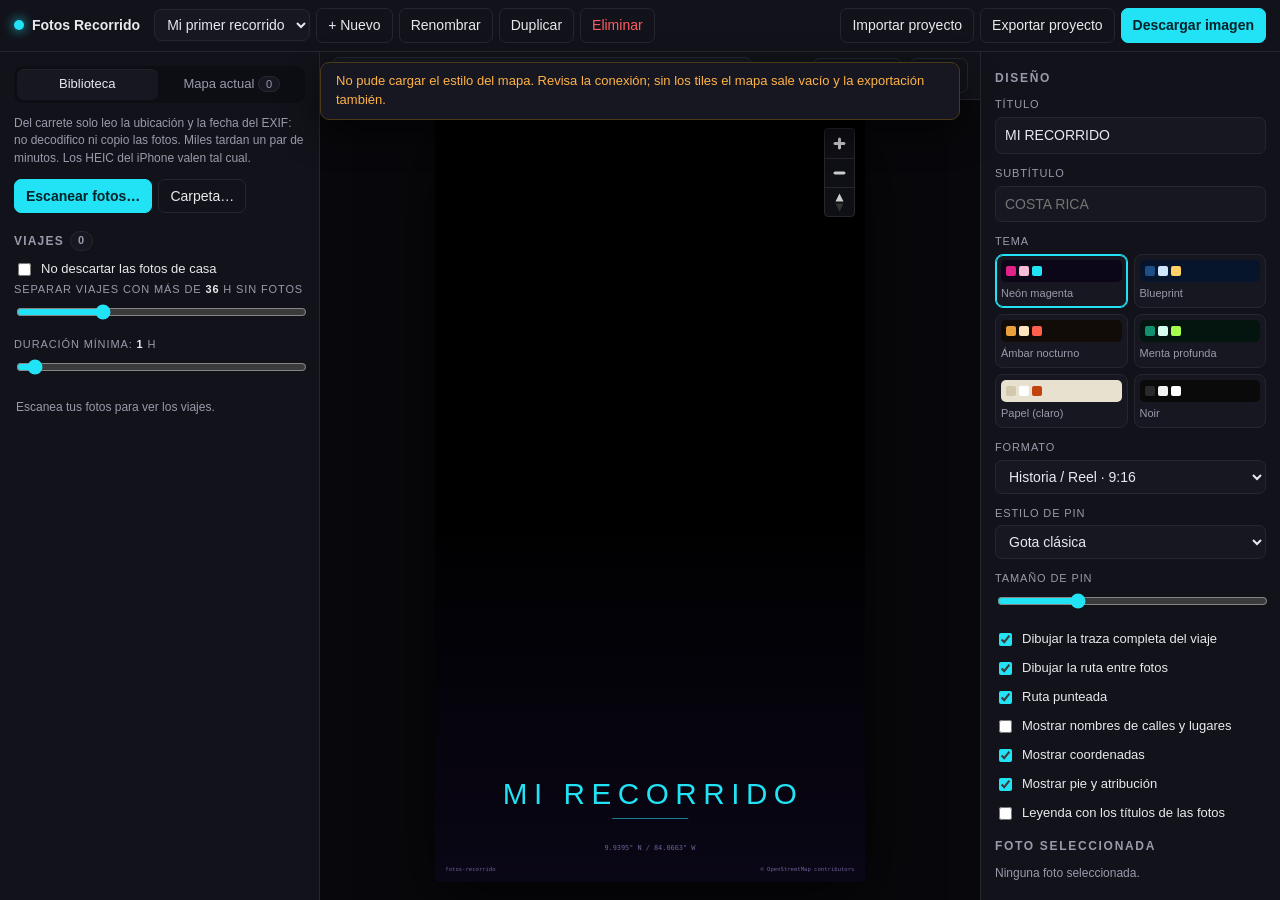
==== commit 01077eb8: "Corregir dos fallos reportados en dispositivo: 0 viajes y escaneo colgado Con tus 47 fotos reales: "" ====
--- a/index.html
+++ b/index.html
@@ -70,7 +70,12 @@
           <label for="tripGap">Separar viajes con más de <b id="tripGapVal">36</b> h sin fotos</label>
           <input id="tripGap" type="range" min="12" max="96" step="6" value="36">
         </div>
+        <div class="field row">
+          <label for="tripMinHours">Duración mínima: <b id="tripMinHoursVal">1</b> h</label>
+          <input id="tripMinHours" type="range" min="0" max="24" step="1" value="1">
+        </div>
         <ul id="tripList" class="triplist"></ul>
+        <p id="tripDiag" class="tiny muted" hidden></p>
       </div>
     </section>
 
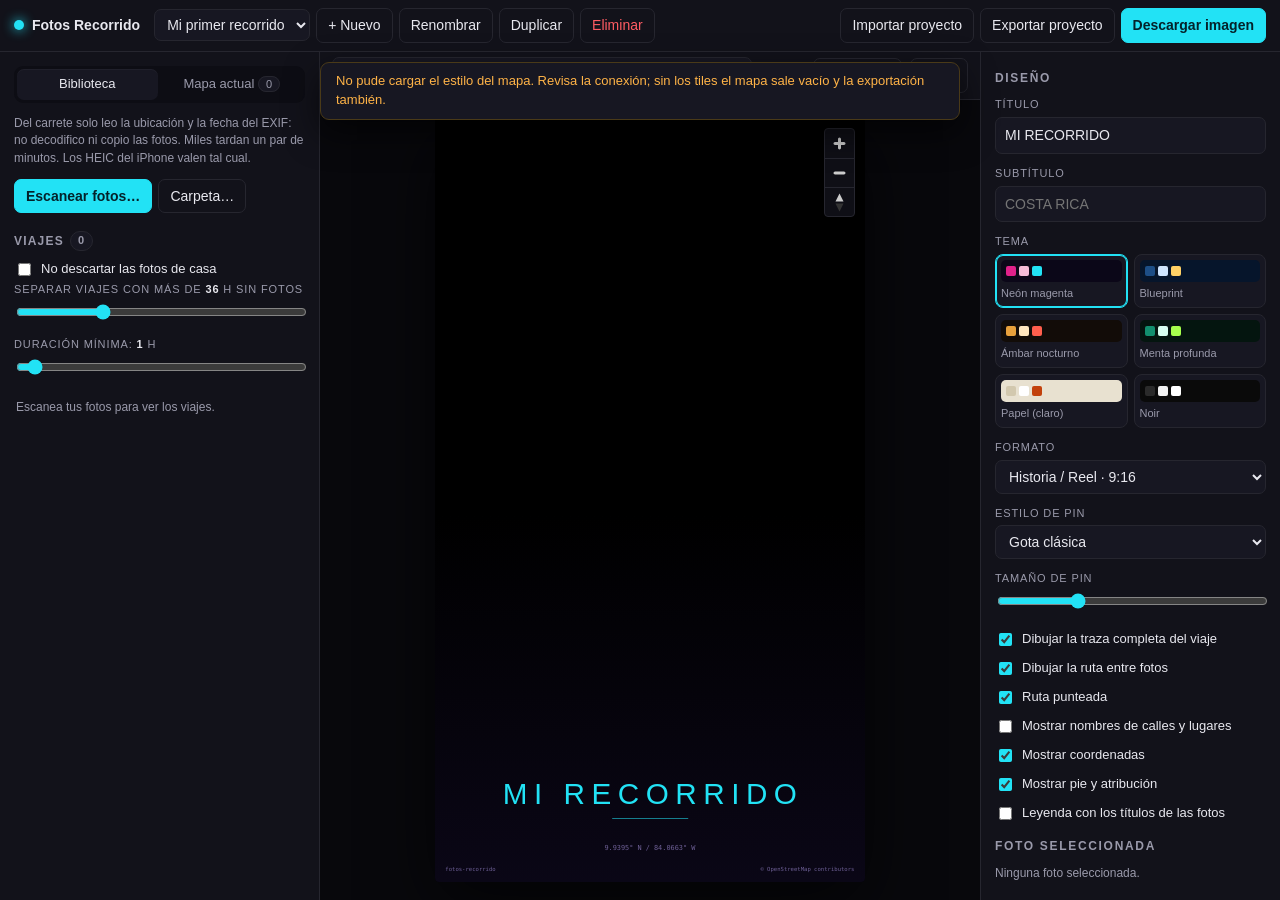
==== commit 631f9789: "Explicar y recuperar los pines sin imagen tras recargar la página La miniatura de la app (montaña gr" ====
--- a/index.html
+++ b/index.html
@@ -212,6 +212,7 @@
     <div id="selEmpty" class="muted tiny">Ninguna foto seleccionada.</div>
     <div id="selPanel" hidden>
       <img id="selThumb" class="sel-thumb" alt="">
+      <p id="selNoImg" class="tiny muted" hidden></p>
       <div class="field">
         <label for="selCaption">Título de la foto</label>
         <input id="selCaption" type="text" maxlength="60">
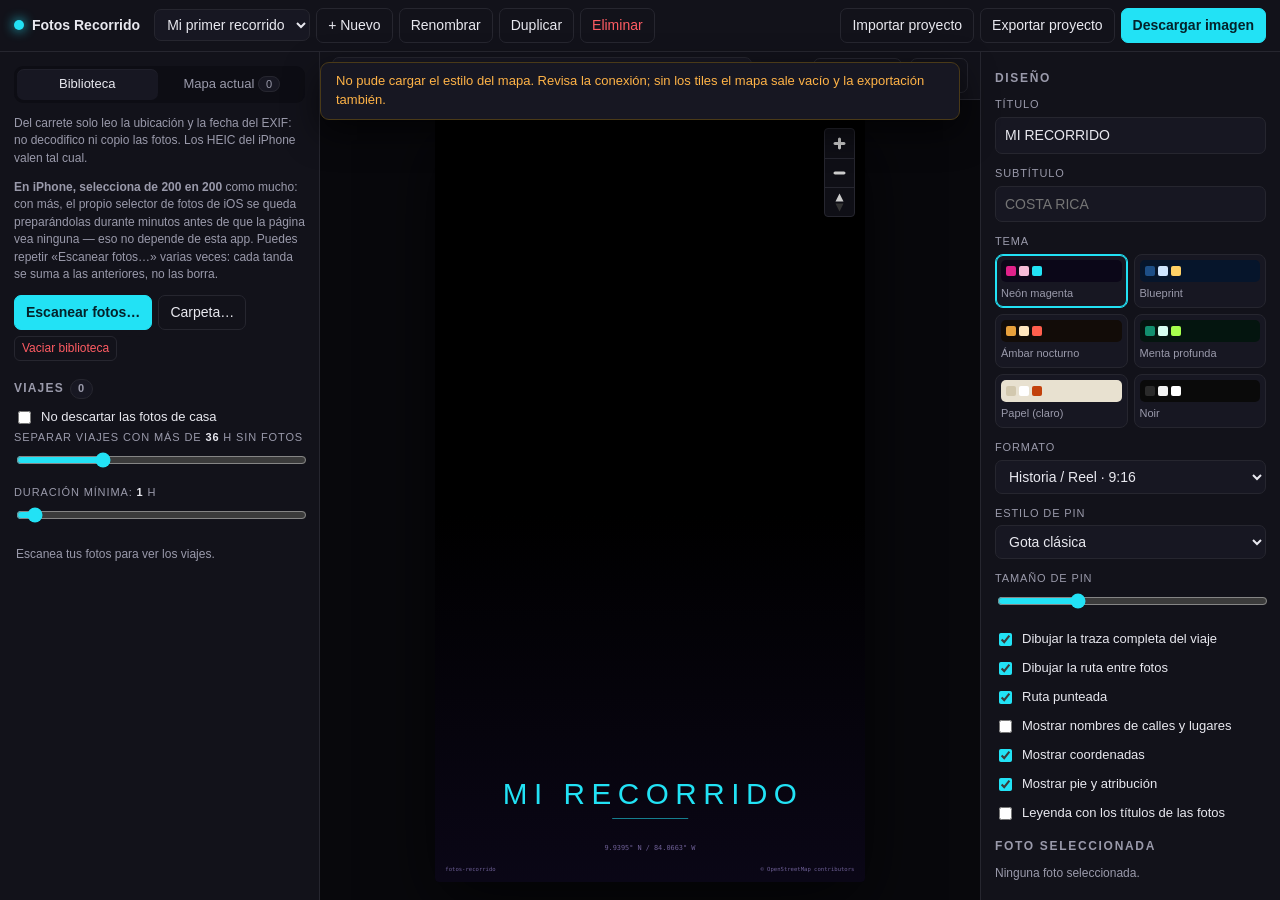
==== commit e2cf652e: "Permitir escanear el carrete en varias tandas y avisar del límite de iOS Esa captura del selector na" ====
--- a/index.html
+++ b/index.html
@@ -44,12 +44,19 @@
     <section id="tabLib" class="tabpane">
       <p class="tiny muted">
         Del carrete solo leo la ubicación y la fecha del EXIF: no decodifico ni
-        copio las fotos. Miles tardan un par de minutos. Los HEIC del iPhone
-        valen tal cual.
+        copio las fotos. Los HEIC del iPhone valen tal cual.
+      </p>
+      <p class="tiny muted">
+        <strong>En iPhone, selecciona de 200 en 200</strong> como mucho: con
+        más, el propio selector de fotos de iOS se queda preparándolas
+        durante minutos antes de que la página vea ninguna — eso no depende
+        de esta app. Puedes repetir «Escanear fotos…» varias veces: cada
+        tanda se suma a las anteriores, no las borra.
       </p>
       <div class="btn-row">
         <button id="btnScanFiles" class="btn primary">Escanear fotos…</button>
         <button id="btnScanFolder" class="btn ghost">Carpeta…</button>
+        <button id="btnScanClear" class="btn ghost danger tiny">Vaciar biblioteca</button>
       </div>
       <input type="file" id="scanInput" accept="image/*,.heic,.heif,.HEIC,.HEIF" multiple hidden>
       <input type="file" id="scanFolderInput" webkitdirectory directory multiple hidden>
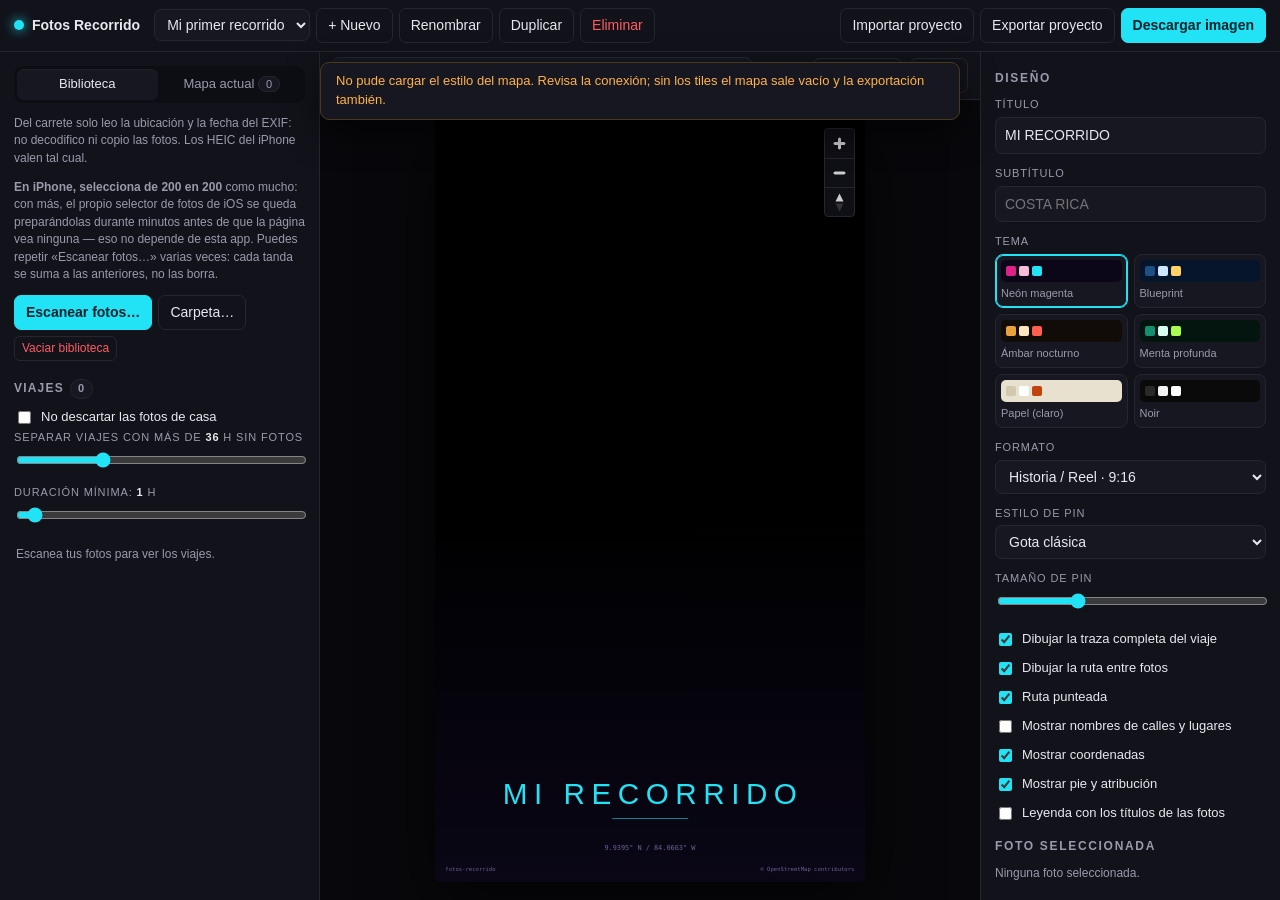
==== commit 98626d01: "Agrupar las fotos por distancia ajustable y elegir los pines a mano Tu proyecto exportado (Madrid-To" ====
--- a/index.html
+++ b/index.html
@@ -97,6 +97,44 @@
 
       <div id="ingestProgress" class="progress" hidden><div class="bar"></div><span></span></div>
 
+      <!-- mapas creados antes de guardar las fotos del viaje -->
+      <div id="groupRebuild" class="section" hidden>
+        <p class="tiny muted">
+          Este mapa se creó sin guardar la lista de fotos del viaje, así que no
+          puedo agrupar sus paradas. Si la biblioteca sigue escaneada, puedo
+          reconstruirla a partir de las fechas de este mapa.
+        </p>
+        <div class="btn-row">
+          <button id="btnRebuildTrip" class="btn tiny primary">Reconstruir paradas</button>
+        </div>
+      </div>
+
+      <!-- paradas: agrupar las fotos del viaje y elegir a mano cuáles son pin -->
+      <div id="groupSection" class="section" hidden>
+        <div class="section-head">
+          <h3>Paradas <span id="groupCount" class="pill">0</span></h3>
+          <span id="groupPhotoCount" class="tiny muted"></span>
+        </div>
+        <div class="field row">
+          <label for="groupRadius">Agrupar fotos a menos de <b id="groupRadiusVal">350 m</b></label>
+          <input id="groupRadius" type="range" min="0" max="15" step="1" value="5">
+        </div>
+        <p class="tiny muted">
+          Cada parada es un grupo de fotos seguidas y cercanas. Marca cuáles
+          quieres como pin: las demás siguen contando para la traza del
+          recorrido, solo que sin pin.
+        </p>
+        <div class="btn-row">
+          <button id="btnPinTop" class="btn tiny ghost">Marcar las 12 mejores</button>
+          <button id="btnPinNone" class="btn tiny ghost">Quitar todos</button>
+          <label class="tiny muted" for="groupOnlyPinned" style="margin-left:auto">
+            <input type="checkbox" id="groupOnlyPinned"> Solo con pin
+          </label>
+        </div>
+        <p id="groupOverlap" class="tiny warn-text" hidden></p>
+        <ul id="groupList" class="grouplist"></ul>
+      </div>
+
       <div class="section">
         <div class="section-head">
           <h3>Sin ubicar <span id="unplacedCount" class="pill warn">0</span></h3>
--- a/css/style.css
+++ b/css/style.css
@@ -150,6 +150,24 @@
 .thumb-row{display:flex;align-items:center;gap:6px;margin-bottom:6px}
 .thumb-row label{margin-left:auto}
 
+
+.warn-text{color:var(--ui-warn);line-height:1.45;margin:6px 0 0}
+
+/* ---------- paradas del viaje ---------- */
+.grouplist{list-style:none;margin:8px 0 0;padding:0;display:flex;flex-direction:column;gap:3px;
+  max-height:46vh;overflow-y:auto}
+.grouplist .empty{padding:6px 2px}
+.group-row{
+  display:grid;grid-template-columns:auto 1fr;gap:8px;align-items:center;
+  padding:5px 7px;border-radius:8px;border:1px solid transparent;cursor:pointer;
+}
+.group-row:hover{background:var(--ui-panel-2)}
+.group-row.is-pinned{border-color:#2a4a52;background:#0e1a1f}
+.group-row input[type=checkbox]{accent-color:var(--ui-accent);cursor:pointer}
+.group-meta{min-width:0}
+.group-title{font-size:12.5px;white-space:nowrap;overflow:hidden;text-overflow:ellipsis}
+.group-sub{font-size:11px;color:var(--ui-muted);white-space:nowrap;overflow:hidden;text-overflow:ellipsis}
+
 /* ---------- campos ---------- */
 .field{margin-bottom:12px}
 .field>label{display:block;font-size:11px;letter-spacing:.08em;text-transform:uppercase;color:var(--ui-muted);margin-bottom:4px}
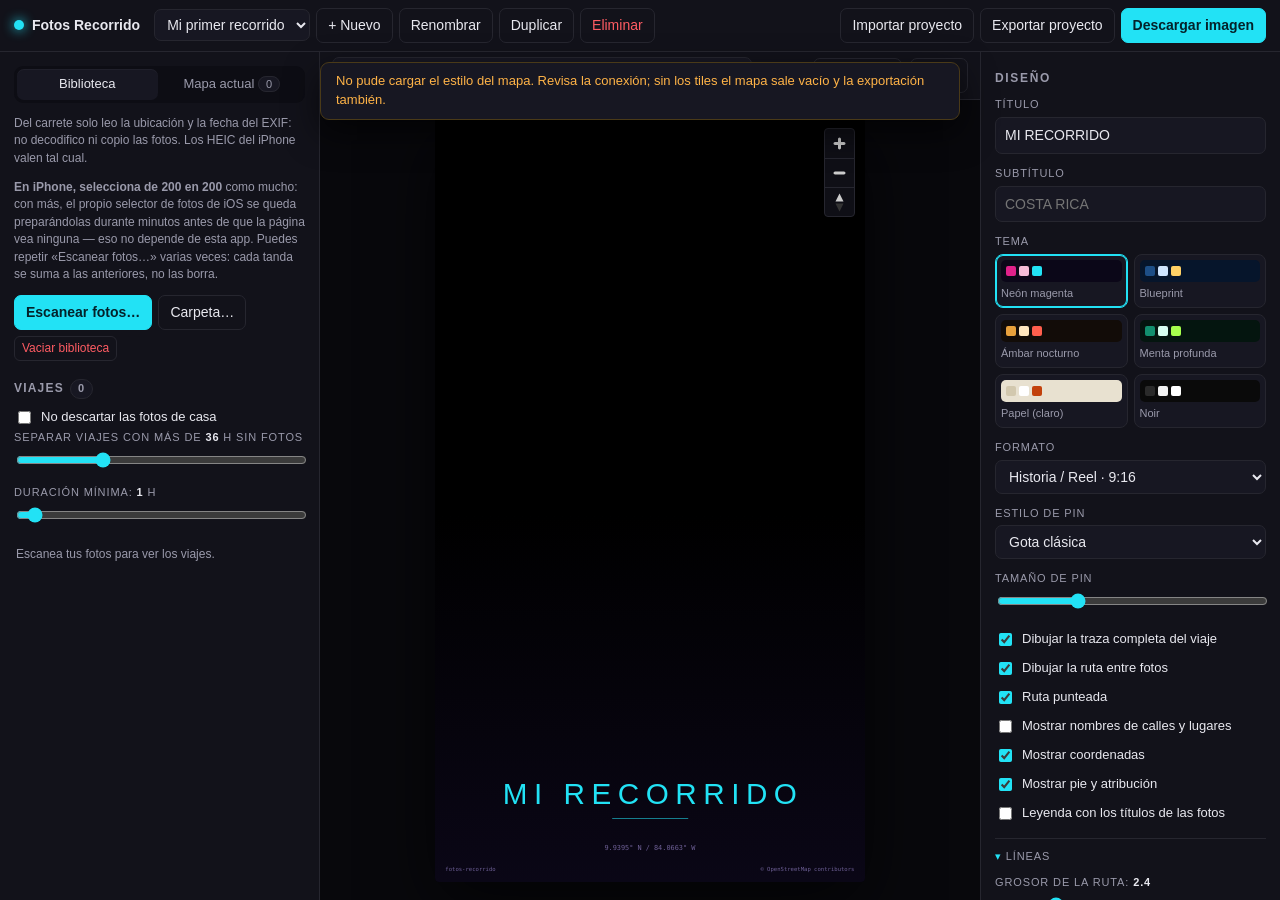
==== commit b3e18784: "Niveles de pin, listado de todas las fotos y control de líneas y textos Cuatro cosas pedidas, más un" ====
--- a/index.html
+++ b/index.html
@@ -125,6 +125,13 @@
           recorrido, solo que sin pin.
         </p>
         <div class="btn-row">
+          <select id="groupMode" class="mini" title="Qué se lista">
+            <option value="groups">Ver: paradas</option>
+            <option value="photos">Ver: todas las fotos</option>
+          </select>
+          <button id="btnTierAuto" class="btn tiny ghost" title="Reparte los pines existentes en principal, secundario y terciario según el peso de su parada">Escalonar niveles</button>
+        </div>
+        <div class="btn-row">
           <button id="btnPinTop" class="btn tiny ghost">Marcar las 12 mejores</button>
           <button id="btnPinNone" class="btn tiny ghost">Quitar todos</button>
           <label class="tiny muted" for="groupOnlyPinned" style="margin-left:auto">
@@ -253,6 +260,64 @@
       <label class="check"><input type="checkbox" id="inLegend"> Leyenda con los títulos de las fotos</label>
     </div>
 
+    <details class="fold" open>
+      <summary>Líneas</summary>
+      <div class="field row">
+        <label for="inRouteWidth">Grosor de la ruta: <b id="inRouteWidthVal">2.4</b></label>
+        <input id="inRouteWidth" type="range" min="0.5" max="10" step="0.1" value="2.4">
+      </div>
+      <div class="field row">
+        <label for="inRouteDashLen">Largo del guion: <b id="inRouteDashLenVal">4</b></label>
+        <input id="inRouteDashLen" type="range" min="1" max="20" step="0.5" value="4">
+      </div>
+      <div class="field row">
+        <label for="inRouteGapLen">Separación entre guiones: <b id="inRouteGapLenVal">4</b></label>
+        <input id="inRouteGapLen" type="range" min="0.5" max="20" step="0.5" value="4">
+      </div>
+      <div class="field row">
+        <label for="inRouteOpacity">Opacidad de la ruta: <b id="inRouteOpacityVal">100</b>%</label>
+        <input id="inRouteOpacity" type="range" min="10" max="100" step="5" value="100">
+      </div>
+      <label class="check"><input type="checkbox" id="inRouteGlow" checked> Halo alrededor de la ruta</label>
+
+      <div class="field row">
+        <label for="inTrackWidth">Grosor de la traza: <b id="inTrackWidthVal">1.2</b></label>
+        <input id="inTrackWidth" type="range" min="0.2" max="6" step="0.1" value="1.2">
+      </div>
+      <div class="field row">
+        <label for="inTrackOpacity">Opacidad de la traza: <b id="inTrackOpacityVal">30</b>%</label>
+        <input id="inTrackOpacity" type="range" min="0" max="100" step="5" value="30">
+      </div>
+      <div class="field row">
+        <label for="inTrackDot">Punto de cada foto: <b id="inTrackDotVal">1.3</b></label>
+        <input id="inTrackDot" type="range" min="0" max="6" step="0.1" value="1.3">
+      </div>
+    </details>
+
+    <details class="fold" open>
+      <summary>Textos</summary>
+      <div class="field">
+        <label for="inTextAlign">Alineación</label>
+        <select id="inTextAlign">
+          <option value="center">Centrado</option>
+          <option value="left">A la izquierda</option>
+          <option value="right">A la derecha</option>
+        </select>
+      </div>
+      <div class="field row">
+        <label for="inTextY">Altura del bloque: <b id="inTextYVal">0</b></label>
+        <input id="inTextY" type="range" min="-6" max="40" step="1" value="0">
+      </div>
+      <div class="field row">
+        <label for="inTitleScale">Tamaño del título: <b id="inTitleScaleVal">100</b>%</label>
+        <input id="inTitleScale" type="range" min="40" max="200" step="5" value="100">
+      </div>
+      <div class="field row">
+        <label for="inSubScale">Tamaño del subtítulo: <b id="inSubScaleVal">100</b>%</label>
+        <input id="inSubScale" type="range" min="40" max="250" step="5" value="100">
+      </div>
+    </details>
+
     <div class="panel-head"><h2>Foto seleccionada</h2></div>
     <div id="selEmpty" class="muted tiny">Ninguna foto seleccionada.</div>
     <div id="selPanel" hidden>
@@ -261,6 +326,14 @@
       <div class="field">
         <label for="selCaption">Título de la foto</label>
         <input id="selCaption" type="text" maxlength="60">
+      </div>
+      <div class="field">
+        <label for="selTier">Nivel del pin</label>
+        <select id="selTier">
+          <option value="1">Principal — grande</option>
+          <option value="2">Secundario — mediano</option>
+          <option value="3">Terciario — solo el punto</option>
+        </select>
       </div>
       <div class="field two">
         <div><label for="selLat">Lat</label><input id="selLat" type="number" step="0.000001"></div>
--- a/css/style.css
+++ b/css/style.css
@@ -148,6 +148,18 @@
 .field.row label b{color:var(--ui-text)}
 
 .thumb-row{display:flex;align-items:center;gap:6px;margin-bottom:6px}
+.tier-btn{padding:2px 5px;font-size:13px;line-height:1.1;min-width:22px}
+
+/* secciones plegables del panel de diseño */
+.fold{border-top:1px solid var(--ui-line);margin:10px 0 0;padding-top:8px}
+.fold>summary{
+  cursor:pointer;list-style:none;font-size:11px;letter-spacing:.08em;
+  text-transform:uppercase;color:var(--ui-muted);padding:2px 0;user-select:none;
+}
+.fold>summary::-webkit-details-marker{display:none}
+.fold>summary::before{content:'▸ ';color:var(--ui-accent)}
+.fold[open]>summary::before{content:'▾ '}
+.fold>*:not(summary){margin-top:8px}
 .thumb-row label{margin-left:auto}
 
 
@@ -241,9 +253,11 @@
 .maplibregl-ctrl-group button+button{border-top:1px solid var(--ui-line)!important}
 .maplibregl-ctrl-group button span{filter:invert(1)}
 
-/* overlay del póster. Las posiciones están en cqw (1% del ancho del lienzo) y
-   son las mismas constantes que usa el exportador (Exporter.LAYOUT), para que
-   la vista previa y el PNG descargado sean el mismo diseño.
+/* overlay del póster. Las posiciones van en cqw (1% del ancho del lienzo) y
+   las calcula JS a partir de los ajustes del mapa, dejándolas aquí como
+   variables. El exportador usa exactamente los mismos números
+   (Exporter.layoutFor), así que la vista previa y el PNG descargado son el
+   mismo diseño aunque el usuario mueva y agrande los textos.
    Cada línea se ancla por su línea base: con line-height:1 la base queda a
    ~0.2em del borde inferior de la caja, y ese 0.2em se descuenta aquí. */
 .overlay{position:absolute;inset:0;pointer-events:none}
@@ -254,26 +268,34 @@
 .overlay>*{position:absolute;left:0;right:0}
 .ov-title,.ov-subtitle{font-family:"Helvetica Neue",Helvetica,Arial,system-ui,sans-serif}
 .ov-title{
-  bottom:calc(18.4cqw - 0.2em);
-  font-weight:300;font-size:6.9cqw;line-height:1;letter-spacing:.22em;text-indent:.22em;
-  color:var(--title,#22e2f5);text-align:center;white-space:nowrap;
+  bottom:calc(var(--title-base,18.4) * 1cqw - 0.2em);
+  font-weight:300;font-size:calc(var(--title-size,6.9) * 1cqw);
+  line-height:1;letter-spacing:.22em;text-indent:.22em;
+  color:var(--title,#22e2f5);white-space:nowrap;
+  text-align:var(--text-align,center);padding:0 var(--text-pad,0);
 }
 .ov-rule{
-  bottom:14.6cqw;width:17.6cqw;left:50%;right:auto;transform:translateX(-50%);
+  bottom:calc(var(--rule-y,14.6) * 1cqw);width:17.6cqw;
+  left:50%;right:auto;transform:translateX(-50%);
   height:max(1px,0.13cqw);background:var(--title,#22e2f5);opacity:.55;
 }
+.overlay.align-left .ov-rule{left:var(--text-pad,5.2cqw);transform:none}
+.overlay.align-right .ov-rule{left:auto;right:var(--text-pad,5.2cqw);transform:none}
 .ov-subtitle{
-  bottom:calc(11.4cqw - 0.2em);
-  font-size:2.5cqw;line-height:1;letter-spacing:.14em;text-indent:.14em;white-space:nowrap;
-  color:var(--sub,#b9a8dd);text-align:center;
+  bottom:calc(var(--sub-base,11.4) * 1cqw - 0.2em);
+  font-size:calc(var(--sub-size,2.5) * 1cqw);
+  line-height:1;letter-spacing:.14em;text-indent:.14em;white-space:nowrap;
+  color:var(--sub,#b9a8dd);
+  text-align:var(--text-align,center);padding:0 var(--text-pad,0);
 }
 .ov-coords{
-  bottom:calc(7.4cqw - 0.2em);
-  font-size:1.6cqw;line-height:1;color:var(--dim,#6d5f95);text-align:center;
+  bottom:calc(var(--coords-base,7.4) * 1cqw - 0.2em);
+  font-size:1.6cqw;line-height:1;color:var(--dim,#6d5f95);
   font-family:ui-monospace,Menlo,Consolas,monospace;
+  text-align:var(--text-align,center);padding:0 var(--text-pad,0);
 }
 .ov-legend{
-  bottom:calc(27.5cqw - 0.2em);left:5.2cqw;right:5.2cqw;text-align:left;
+  bottom:calc(var(--legend-base,27.5) * 1cqw - 0.2em);left:5.2cqw;right:5.2cqw;text-align:left;
   font-size:1.7cqw;line-height:calc(2.6 / 1.7);
   font-family:ui-monospace,Menlo,Consolas,monospace;color:var(--sub,#b9a8dd);
 }
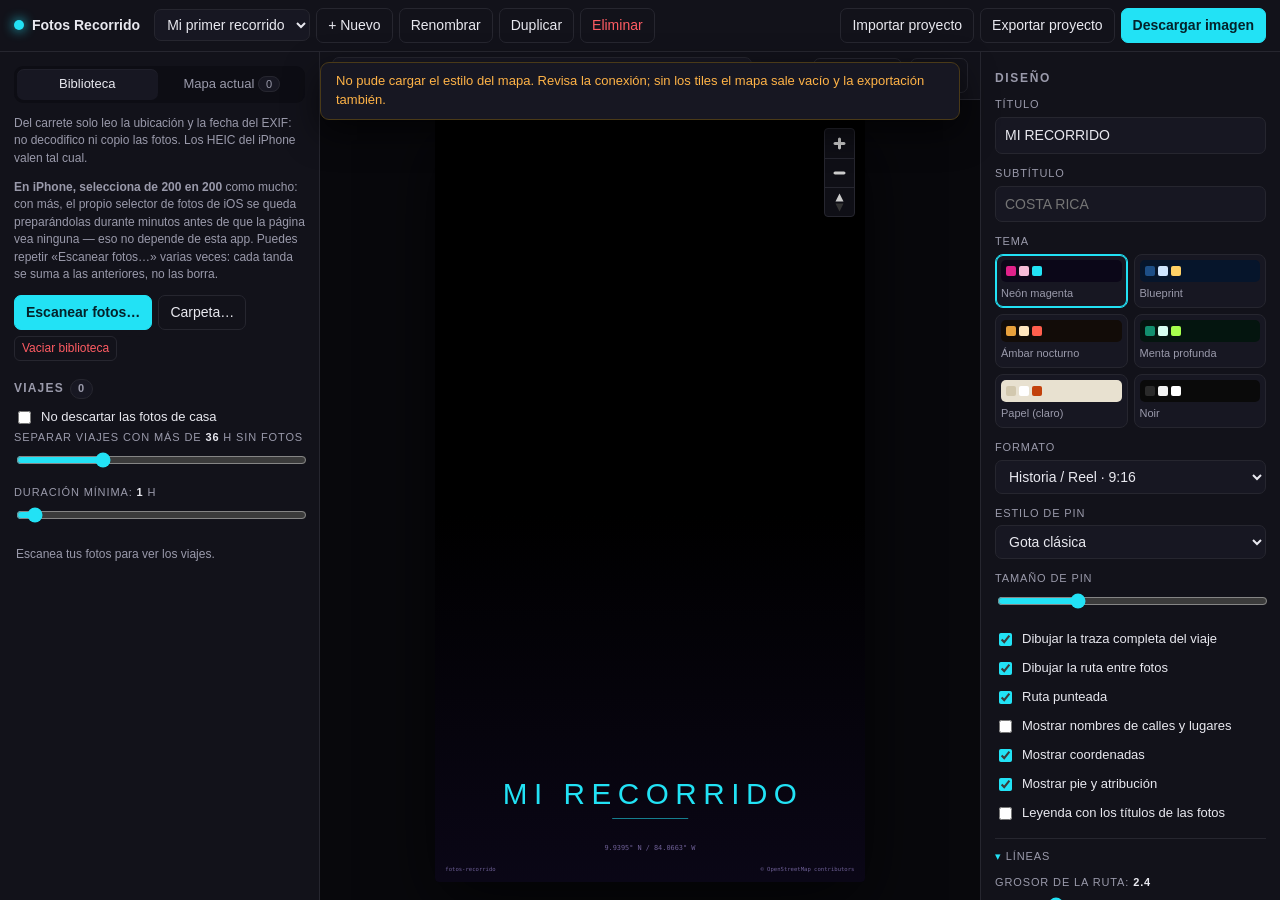
==== commit c5182899: "Estimar la distancia recorrida y el medio de transporte Calcula la distancia sumando tramos en línea" ====
--- a/index.html
+++ b/index.html
@@ -142,6 +142,20 @@
         <ul id="groupList" class="grouplist"></ul>
       </div>
 
+      <div id="travelSection" class="section" hidden>
+        <div class="section-head">
+          <h3>Recorrido <span id="travelTotal" class="pill">0 km</span></h3>
+        </div>
+        <ul id="travelBreak" class="travel-list"></ul>
+        <p id="travelNote" class="tiny muted"></p>
+        <div class="btn-row">
+          <label class="check tiny"><input type="checkbox" id="inTrackByMode">
+            Colorear la traza por medio</label>
+          <label class="check tiny"><input type="checkbox" id="inShowDistance">
+            Poner la distancia en el póster</label>
+        </div>
+      </div>
+
       <div class="section">
         <div class="section-head">
           <h3>Sin ubicar <span id="unplacedCount" class="pill warn">0</span></h3>
@@ -197,6 +211,7 @@
           <div id="ovRule" class="ov-rule"></div>
           <div id="ovSubtitle" class="ov-subtitle">COSTA RICA</div>
           <div id="ovCoords" class="ov-coords">9.9395° N / 84.0663° W</div>
+          <div id="ovDistance" class="ov-distance" hidden></div>
           <div class="overlay-footer">
             <span id="ovBrand">fotos-recorrido</span>
             <span id="ovAttrib">© OpenStreetMap contributors</span>
--- a/css/style.css
+++ b/css/style.css
@@ -294,6 +294,12 @@
   font-family:ui-monospace,Menlo,Consolas,monospace;
   text-align:var(--text-align,center);padding:0 var(--text-pad,0);
 }
+.ov-distance{
+  bottom:calc(var(--dist-base,4.8) * 1cqw - 0.2em);
+  font-size:1.5cqw;line-height:1;color:var(--sub,#b9a8dd);
+  font-family:ui-monospace,Menlo,Consolas,monospace;
+  text-align:var(--text-align,center);padding:0 var(--text-pad,0);
+}
 .ov-legend{
   bottom:calc(var(--legend-base,27.5) * 1cqw - 0.2em);left:5.2cqw;right:5.2cqw;text-align:left;
   font-size:1.7cqw;line-height:calc(2.6 / 1.7);
@@ -374,3 +380,11 @@
   .topbar{flex-wrap:wrap;height:auto;padding:8px 10px;gap:8px}
   .topbar-actions{margin-left:0}
 }
+
+/* Reparto de la distancia por medio de transporte. El cuadrito de color es el
+   mismo que el de la traza coloreada, para poder leer el mapa sin leyenda. */
+.travel-list{list-style:none;margin:6px 0 4px;padding:0;display:grid;gap:3px}
+.travel-list li{display:flex;align-items:center;gap:8px;font-size:12px}
+.travel-list .dot{width:10px;height:3px;border-radius:2px;flex:none}
+.travel-list .km{margin-left:auto;font-variant-numeric:tabular-nums;color:var(--ink,#e8e4f5)}
+.travel-list .pct{color:var(--muted,#8b83a8);font-size:11px;min-width:34px;text-align:right}
